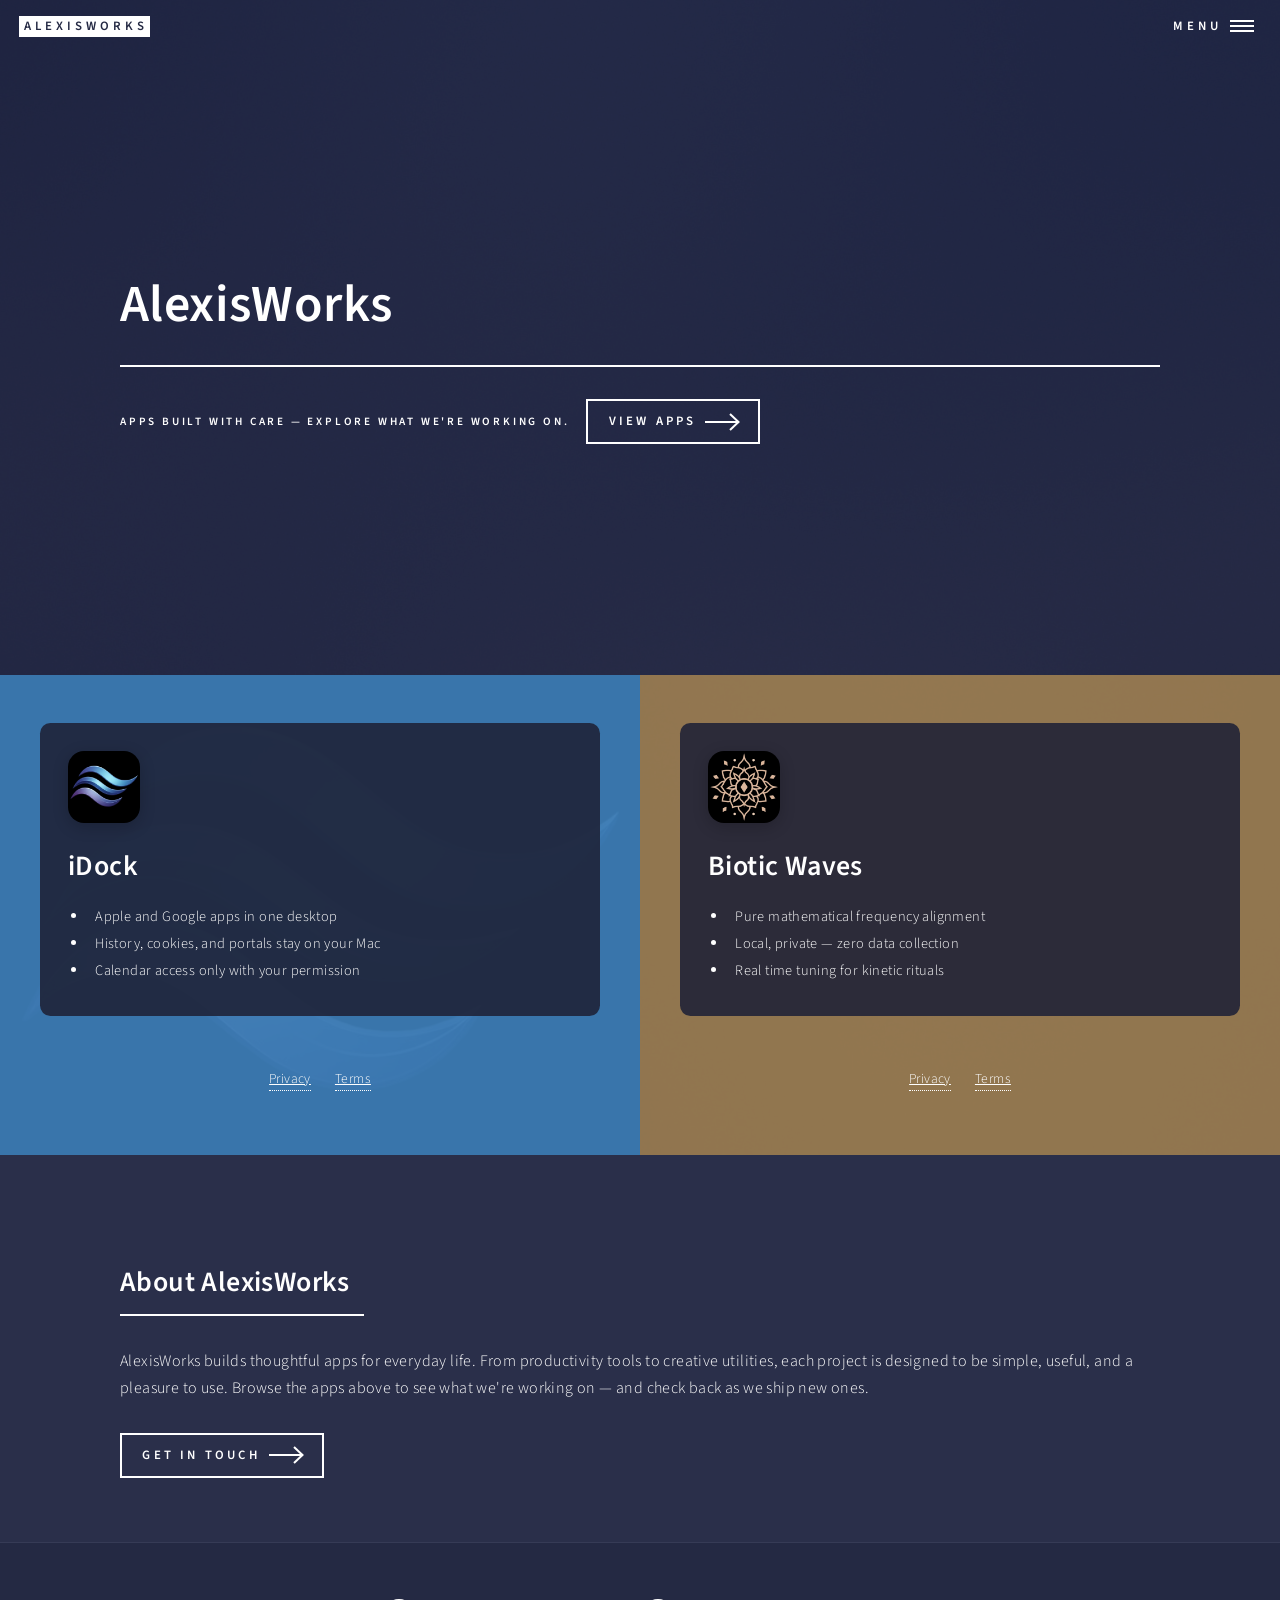
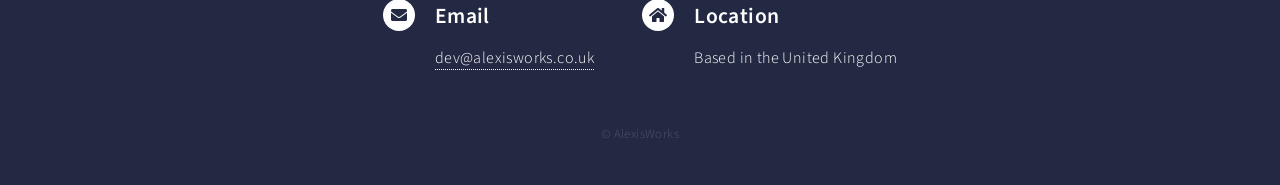
==== index.html @ 9d0b2367 "Publish iDock beside Biotic Waves, with privacy and terms. Dockless stays in the repo but is no long" ====
<!DOCTYPE HTML>
<!--
	Forty by HTML5 UP
	html5up.net | @ajlkn
	Free for personal and commercial use under the CCA 3.0 license (html5up.net/license)
-->
<html>
	<head>
		<title>ALEXISWORKS</title>
		<meta charset="utf-8" />
		<meta name="viewport" content="width=device-width, initial-scale=1, user-scalable=no" />
		<link rel="stylesheet" href="assets/css/main.css" />
		<noscript><link rel="stylesheet" href="assets/css/noscript.css" /></noscript>
	</head>
	<body class="is-preload">

		<!-- Wrapper -->
			<div id="wrapper">

				<!-- Header -->
					<header id="header" class="alt">
						<a href="index.html" class="logo"><strong>AlexisWorks</strong></a>
						<nav>
							<a href="#menu">Menu</a>
						</nav>
					</header>

				<!-- Menu -->
					<nav id="menu">
						<ul class="links">
							<li><a href="index.html">Home</a></li>
							<li><a href="#one">Apps</a></li>
							<li><a href="#two">About</a></li>
							<li><a href="#contact">Contact</a></li>
						</ul>
					</nav>

				<!-- Banner -->
					<section id="banner" class="major">
						<div class="inner">
							<header class="major">
								<h1>AlexisWorks</h1>
							</header>
							<div class="content">
								<p>Apps built with care — explore what we're working on.</p>
								<ul class="actions">
									<li><a href="#one" class="button next scrolly">View Apps</a></li>
								</ul>
							</div>
						</div>
					</section>

				<!-- Main -->
					<div id="main">

						<!-- One -->
							<section id="one" class="tiles">
								<article class="tile-idock">
									<span class="image">
										<img src="images/idock-screenshot.png" alt="iDock screenshot" />
									</span>
									<header class="major tile-content">
										<img src="images/idock-icon.png" alt="" class="app-icon" />
										<h3>iDock</h3>
										<ul class="app-features">
											<li>Apple and Google apps in one desktop</li>
											<li>History, cookies, and portals stay on your Mac</li>
											<li>Calendar access only with your permission</li>
										</ul>
									</header>
									<nav class="tile-legal" aria-label="iDock legal">
										<a href="apps/idock/privacy.html">Privacy</a>
										<a href="apps/idock/terms.html">Terms</a>
									</nav>
								</article>
								<article class="tile-biotic-waves">
									<span class="image">
										<img src="images/pic02.jpg" alt="Biotic Waves screenshot" />
									</span>
									<header class="major tile-content">
										<img src="images/biotic-waves-icon.png" alt="" class="app-icon" />
										<h3>Biotic Waves</h3>
										<ul class="app-features">
											<li>Pure mathematical frequency alignment</li>
											<li>Local, private — zero data collection</li>
											<li>Real time tuning for kinetic rituals</li>
										</ul>
									</header>
									<nav class="tile-legal" aria-label="Biotic Waves legal">
										<a href="apps/biotic-waves/privacy.html">Privacy</a>
										<a href="apps/biotic-waves/terms.html">Terms</a>
									</nav>
								</article>
								<!-- Placeholder tiles: uncomment when adding a new app
								<article>
									<span class="image">
										<img src="images/pic03.jpg" alt="App Three screenshot" />
									</span>
									<header class="major tile-content">
										<img src="images/pic03.jpg" alt="" class="app-icon" />
										<h3>App Three</h3>
										<ul class="app-features">
											<li>Key feature one</li>
											<li>Key feature two</li>
											<li>Key feature three</li>
										</ul>
									</header>
								</article>
								<article>
									<span class="image">
										<img src="images/pic04.jpg" alt="App Four screenshot" />
									</span>
									<header class="major tile-content">
										<img src="images/pic04.jpg" alt="" class="app-icon" />
										<h3>App Four</h3>
										<ul class="app-features">
											<li>Key feature one</li>
											<li>Key feature two</li>
											<li>Key feature three</li>
										</ul>
									</header>
								</article>
								<article>
									<span class="image">
										<img src="images/pic05.jpg" alt="App Five screenshot" />
									</span>
									<header class="major tile-content">
										<img src="images/pic05.jpg" alt="" class="app-icon" />
										<h3>App Five</h3>
										<ul class="app-features">
											<li>Key feature one</li>
											<li>Key feature two</li>
											<li>Key feature three</li>
										</ul>
									</header>
								</article>
								<article>
									<span class="image">
										<img src="images/pic06.jpg" alt="App Six screenshot" />
									</span>
									<header class="major tile-content">
										<img src="images/pic06.jpg" alt="" class="app-icon" />
										<h3>App Six</h3>
										<ul class="app-features">
											<li>Key feature one</li>
											<li>Key feature two</li>
											<li>Key feature three</li>
										</ul>
									</header>
								</article>
								-->
							</section>

						<!-- Two -->
							<section id="two">
								<div class="inner">
									<header class="major">
										<h2>About AlexisWorks</h2>
									</header>
									<p>AlexisWorks builds thoughtful apps for everyday life. From productivity tools to creative utilities, each project is designed to be simple, useful, and a pleasure to use. Browse the apps above to see what we're working on — and check back as we ship new ones.</p>
									<ul class="actions">
										<li><a href="#contact" class="button next scrolly">Get in touch</a></li>
									</ul>
								</div>
							</section>

					</div>

				<!-- Contact -->
					<section id="contact">
						<div class="inner contact-inner">
							<div class="contact-simple">
								<div class="contact-method">
									<span class="icon solid alt fa-envelope"></span>
									<h3>Email</h3>
									<a href="mailto:dev@alexisworks.co.uk">dev@alexisworks.co.uk</a>
								</div>
								<div class="contact-method">
									<span class="icon solid alt fa-home"></span>
									<h3>Location</h3>
									<span>Based in the United Kingdom</span>
								</div>
							</div>
							<p class="contact-copyright">&copy; AlexisWorks</p>
						</div>
					</section>

			</div>

		<!-- Scripts -->
			<script src="assets/js/jquery.min.js"></script>
			<script src="assets/js/jquery.scrolly.min.js"></script>
			<script src="assets/js/jquery.scrollex.min.js"></script>
			<script src="assets/js/browser.min.js"></script>
			<script src="assets/js/breakpoints.min.js"></script>
			<script src="assets/js/util.js"></script>
			<script src="assets/js/main.js"></script>

	</body>
</html>
---- assets/css/main.css ----
@import url(fontawesome-all.min.css);
@import url("https://fonts.googleapis.com/css?family=Source+Sans+Pro:300,300italic,600,600italic");

/*
	Forty by HTML5 UP
	html5up.net | @ajlkn
	Free for personal and commercial use under the CCA 3.0 license (html5up.net/license)
*/

html, body, div, span, applet, object,
iframe, h1, h2, h3, h4, h5, h6, p, blockquote,
pre, a, abbr, acronym, address, big, cite,
code, del, dfn, em, img, ins, kbd, q, s, samp,
small, strike, strong, sub, sup, tt, var, b,
u, i, center, dl, dt, dd, ol, ul, li, fieldset,
form, label, legend, table, caption, tbody,
tfoot, thead, tr, th, td, article, aside,
canvas, details, embed, figure, figcaption,
footer, header, hgroup, menu, nav, output, ruby,
section, summary, time, mark, audio, video {
	margin: 0;
	padding: 0;
	border: 0;
	font-size: 100%;
	font: inherit;
	vertical-align: baseline;}

article, aside, details, figcaption, figure,
footer, header, hgroup, menu, nav, section {
	display: block;}

body {
	line-height: 1;
}

ol, ul {
	list-style: none;
}

blockquote, q {
	quotes: none;
}

	blockquote:before, blockquote:after, q:before, q:after {
		content: '';
		content: none;
	}

table {
	border-collapse: collapse;
	border-spacing: 0;
}

body {
	-webkit-text-size-adjust: none;
}

mark {
	background-color: transparent;
	color: inherit;
}

input::-moz-focus-inner {
	border: 0;
	padding: 0;
}

input, select, textarea {
	-moz-appearance: none;
	-webkit-appearance: none;
	-ms-appearance: none;
	appearance: none;
}

/* Basic */

	@-ms-viewport {
		width: device-width;
	}

	body {
		-ms-overflow-style: scrollbar;
	}

	@media screen and (max-width: 480px) {

		html, body {
			min-width: 320px;
		}

	}

	html {
		box-sizing: border-box;
	}

	*, *:before, *:after {
		box-sizing: inherit;
	}

	body {
		background: #242943;
	}

		body.is-preload *, body.is-preload *:before, body.is-preload *:after {
			-moz-animation: none !important;
			-webkit-animation: none !important;
			-ms-animation: none !important;
			animation: none !important;
			-moz-transition: none !important;
			-webkit-transition: none !important;
			-ms-transition: none !important;
			transition: none !important;
		}

/* Type */

	body, input, select, textarea {
		color: #ffffff;
		font-family: "Source Sans Pro", Helvetica, sans-serif;
		font-size: 17pt;
		font-weight: 300;
		letter-spacing: 0.025em;
		line-height: 1.65;
	}

		@media screen and (max-width: 1680px) {

			body, input, select, textarea {
				font-size: 14pt;
			}

		}

		@media screen and (max-width: 1280px) {

			body, input, select, textarea {
				font-size: 12pt;
			}

		}

		@media screen and (max-width: 360px) {

			body, input, select, textarea {
				font-size: 11pt;
			}

		}

	a {
		-moz-transition: color 0.2s ease-in-out, border-bottom-color 0.2s ease-in-out;
		-webkit-transition: color 0.2s ease-in-out, border-bottom-color 0.2s ease-in-out;
		-ms-transition: color 0.2s ease-in-out, border-bottom-color 0.2s ease-in-out;
		transition: color 0.2s ease-in-out, border-bottom-color 0.2s ease-in-out;
		border-bottom: dotted 1px;
		color: inherit;
		text-decoration: none;
	}

		a:hover {
			border-bottom-color: transparent;
			color: #9bf1ff !important;
		}

		a:active {
			color: #53e3fb !important;
		}

	strong, b {
		color: #ffffff;
		font-weight: 600;
	}

	em, i {
		font-style: italic;
	}

	p {
		margin: 0 0 2em 0;
	}

	h1, h2, h3, h4, h5, h6 {
		color: #ffffff;
		font-weight: 600;
		line-height: 1.65;
		margin: 0 0 1em 0;
	}

		h1 a, h2 a, h3 a, h4 a, h5 a, h6 a {
			color: inherit;
			border-bottom: 0;
		}

	h1 {
		font-size: 2.5em;
	}

	h2 {
		font-size: 1.75em;
	}

	h3 {
		font-size: 1.35em;
	}

	h4 {
		font-size: 1.1em;
	}

	h5 {
		font-size: 0.9em;
	}

	h6 {
		font-size: 0.7em;
	}

	@media screen and (max-width: 736px) {

		h1 {
			font-size: 2em;
		}

		h2 {
			font-size: 1.5em;
		}

		h3 {
			font-size: 1.25em;
		}

	}

	sub {
		font-size: 0.8em;
		position: relative;
		top: 0.5em;
	}

	sup {
		font-size: 0.8em;
		position: relative;
		top: -0.5em;
	}

	blockquote {
		border-left: solid 4px rgba(212, 212, 255, 0.1);
		font-style: italic;
		margin: 0 0 2em 0;
		padding: 0.5em 0 0.5em 2em;
	}

	code {
		background: rgba(212, 212, 255, 0.035);
		font-family: "Courier New", monospace;
		font-size: 0.9em;
		margin: 0 0.25em;
		padding: 0.25em 0.65em;
	}

	pre {
		-webkit-overflow-scrolling: touch;
		font-family: "Courier New", monospace;
		font-size: 0.9em;
		margin: 0 0 2em 0;
	}

		pre code {
			display: block;
			line-height: 1.75;
			padding: 1em 1.5em;
			overflow-x: auto;
		}

	hr {
		border: 0;
		border-bottom: solid 1px rgba(212, 212, 255, 0.1);
		margin: 2em 0;
	}

		hr.major {
			margin: 3em 0;
		}

	.align-left {
		text-align: left;
	}

	.align-center {
		text-align: center;
	}

	.align-right {
		text-align: right;
	}

/* Row */

	.row {
		display: flex;
		flex-wrap: wrap;
		box-sizing: border-box;
		align-items: stretch;
	}

		.row > * {
			box-sizing: border-box;
		}

		.row.gtr-uniform > * > :last-child {
			margin-bottom: 0;
		}

		.row.aln-left {
			justify-content: flex-start;
		}

		.row.aln-center {
			justify-content: center;
		}

		.row.aln-right {
			justify-content: flex-end;
		}

		.row.aln-top {
			align-items: flex-start;
		}

		.row.aln-middle {
			align-items: center;
		}

		.row.aln-bottom {
			align-items: flex-end;
		}

		.row > .imp {
			order: -1;
		}

		.row > .col-1 {
			width: 8.33333%;
		}

		.row > .off-1 {
			margin-left: 8.33333%;
		}

		.row > .col-2 {
			width: 16.66667%;
		}

		.row > .off-2 {
			margin-left: 16.66667%;
		}

		.row > .col-3 {
			width: 25%;
		}

		.row > .off-3 {
			margin-left: 25%;
		}

		.row > .col-4 {
			width: 33.33333%;
		}

		.row > .off-4 {
			margin-left: 33.33333%;
		}

		.row > .col-5 {
			width: 41.66667%;
		}

		.row > .off-5 {
			margin-left: 41.66667%;
		}

		.row > .col-6 {
			width: 50%;
		}

		.row > .off-6 {
			margin-left: 50%;
		}

		.row > .col-7 {
			width: 58.33333%;
		}

		.row > .off-7 {
			margin-left: 58.33333%;
		}

		.row > .col-8 {
			width: 66.66667%;
		}

		.row > .off-8 {
			margin-left: 66.66667%;
		}

		.row > .col-9 {
			width: 75%;
		}

		.row > .off-9 {
			margin-left: 75%;
		}

		.row > .col-10 {
			width: 83.33333%;
		}

		.row > .off-10 {
			margin-left: 83.33333%;
		}

		.row > .col-11 {
			width: 91.66667%;
		}

		.row > .off-11 {
			margin-left: 91.66667%;
		}

		.row > .col-12 {
			width: 100%;
		}

		.row > .off-12 {
			margin-left: 100%;
		}

		.row.gtr-0 {
			margin-top: 0;
			margin-left: 0em;
		}

			.row.gtr-0 > * {
				padding: 0 0 0 0em;
			}

			.row.gtr-0.gtr-uniform {
				margin-top: 0em;
			}

				.row.gtr-0.gtr-uniform > * {
					padding-top: 0em;
				}

		.row.gtr-25 {
			margin-top: 0;
			margin-left: -0.5em;
		}

			.row.gtr-25 > * {
				padding: 0 0 0 0.5em;
			}

			.row.gtr-25.gtr-uniform {
				margin-top: -0.5em;
			}

				.row.gtr-25.gtr-uniform > * {
					padding-top: 0.5em;
				}

		.row.gtr-50 {
			margin-top: 0;
			margin-left: -1em;
		}

			.row.gtr-50 > * {
				padding: 0 0 0 1em;
			}

			.row.gtr-50.gtr-uniform {
				margin-top: -1em;
			}

				.row.gtr-50.gtr-uniform > * {
					padding-top: 1em;
				}

		.row {
			margin-top: 0;
			margin-left: -2em;
		}

			.row > * {
				padding: 0 0 0 2em;
			}

			.row.gtr-uniform {
				margin-top: -2em;
			}

				.row.gtr-uniform > * {
					padding-top: 2em;
				}

		.row.gtr-150 {
			margin-top: 0;
			margin-left: -3em;
		}

			.row.gtr-150 > * {
				padding: 0 0 0 3em;
			}

			.row.gtr-150.gtr-uniform {
				margin-top: -3em;
			}

				.row.gtr-150.gtr-uniform > * {
					padding-top: 3em;
				}

		.row.gtr-200 {
			margin-top: 0;
			margin-left: -4em;
		}

			.row.gtr-200 > * {
				padding: 0 0 0 4em;
			}

			.row.gtr-200.gtr-uniform {
				margin-top: -4em;
			}

				.row.gtr-200.gtr-uniform > * {
					padding-top: 4em;
				}

		@media screen and (max-width: 1680px) {

			.row {
				display: flex;
				flex-wrap: wrap;
				box-sizing: border-box;
				align-items: stretch;
			}

				.row > * {
					box-sizing: border-box;
				}

				.row.gtr-uniform > * > :last-child {
					margin-bottom: 0;
				}

				.row.aln-left {
					justify-content: flex-start;
				}

				.row.aln-center {
					justify-content: center;
				}

				.row.aln-right {
					justify-content: flex-end;
				}

				.row.aln-top {
					align-items: flex-start;
				}

				.row.aln-middle {
					align-items: center;
				}

				.row.aln-bottom {
					align-items: flex-end;
				}

				.row > .imp-xlarge {
					order: -1;
				}

				.row > .col-1-xlarge {
					width: 8.33333%;
				}

				.row > .off-1-xlarge {
					margin-left: 8.33333%;
				}

				.row > .col-2-xlarge {
					width: 16.66667%;
				}

				.row > .off-2-xlarge {
					margin-left: 16.66667%;
				}

				.row > .col-3-xlarge {
					width: 25%;
				}

				.row > .off-3-xlarge {
					margin-left: 25%;
				}

				.row > .col-4-xlarge {
					width: 33.33333%;
				}

				.row > .off-4-xlarge {
					margin-left: 33.33333%;
				}

				.row > .col-5-xlarge {
					width: 41.66667%;
				}

				.row > .off-5-xlarge {
					margin-left: 41.66667%;
				}

				.row > .col-6-xlarge {
					width: 50%;
				}

				.row > .off-6-xlarge {
					margin-left: 50%;
				}

				.row > .col-7-xlarge {
					width: 58.33333%;
				}

				.row > .off-7-xlarge {
					margin-left: 58.33333%;
				}

				.row > .col-8-xlarge {
					width: 66.66667%;
				}

				.row > .off-8-xlarge {
					margin-left: 66.66667%;
				}

				.row > .col-9-xlarge {
					width: 75%;
				}

				.row > .off-9-xlarge {
					margin-left: 75%;
				}

				.row > .col-10-xlarge {
					width: 83.33333%;
				}

				.row > .off-10-xlarge {
					margin-left: 83.33333%;
				}

				.row > .col-11-xlarge {
					width: 91.66667%;
				}

				.row > .off-11-xlarge {
					margin-left: 91.66667%;
				}

				.row > .col-12-xlarge {
					width: 100%;
				}

				.row > .off-12-xlarge {
					margin-left: 100%;
				}

				.row.gtr-0 {
					margin-top: 0;
					margin-left: 0em;
				}

					.row.gtr-0 > * {
						padding: 0 0 0 0em;
					}

					.row.gtr-0.gtr-uniform {
						margin-top: 0em;
					}

						.row.gtr-0.gtr-uniform > * {
							padding-top: 0em;
						}

				.row.gtr-25 {
					margin-top: 0;
					margin-left: -0.5em;
				}

					.row.gtr-25 > * {
						padding: 0 0 0 0.5em;
					}

					.row.gtr-25.gtr-uniform {
						margin-top: -0.5em;
					}

						.row.gtr-25.gtr-uniform > * {
							padding-top: 0.5em;
						}

				.row.gtr-50 {
					margin-top: 0;
					margin-left: -1em;
				}

					.row.gtr-50 > * {
						padding: 0 0 0 1em;
					}

					.row.gtr-50.gtr-uniform {
						margin-top: -1em;
					}

						.row.gtr-50.gtr-uniform > * {
							padding-top: 1em;
						}

				.row {
					margin-top: 0;
					margin-left: -2em;
				}

					.row > * {
						padding: 0 0 0 2em;
					}

					.row.gtr-uniform {
						margin-top: -2em;
					}

						.row.gtr-uniform > * {
							padding-top: 2em;
						}

				.row.gtr-150 {
					margin-top: 0;
					margin-left: -3em;
				}

					.row.gtr-150 > * {
						padding: 0 0 0 3em;
					}

					.row.gtr-150.gtr-uniform {
						margin-top: -3em;
					}

						.row.gtr-150.gtr-uniform > * {
							padding-top: 3em;
						}

				.row.gtr-200 {
					margin-top: 0;
					margin-left: -4em;
				}

					.row.gtr-200 > * {
						padding: 0 0 0 4em;
					}

					.row.gtr-200.gtr-uniform {
						margin-top: -4em;
					}

						.row.gtr-200.gtr-uniform > * {
							padding-top: 4em;
						}

		}

		@media screen and (max-width: 1280px) {

			.row {
				display: flex;
				flex-wrap: wrap;
				box-sizing: border-box;
				align-items: stretch;
			}

				.row > * {
					box-sizing: border-box;
				}

				.row.gtr-uniform > * > :last-child {
					margin-bottom: 0;
				}

				.row.aln-left {
					justify-content: flex-start;
				}

				.row.aln-center {
					justify-content: center;
				}

				.row.aln-right {
					justify-content: flex-end;
				}

				.row.aln-top {
					align-items: flex-start;
				}

				.row.aln-middle {
					align-items: center;
				}

				.row.aln-bottom {
					align-items: flex-end;
				}

				.row > .imp-large {
					order: -1;
				}

				.row > .col-1-large {
					width: 8.33333%;
				}

				.row > .off-1-large {
					margin-left: 8.33333%;
				}

				.row > .col-2-large {
					width: 16.66667%;
				}

				.row > .off-2-large {
					margin-left: 16.66667%;
				}

				.row > .col-3-large {
					width: 25%;
				}

				.row > .off-3-large {
					margin-left: 25%;
				}

				.row > .col-4-large {
					width: 33.33333%;
				}

				.row > .off-4-large {
					margin-left: 33.33333%;
				}

				.row > .col-5-large {
					width: 41.66667%;
				}

				.row > .off-5-large {
					margin-left: 41.66667%;
				}

				.row > .col-6-large {
					width: 50%;
				}

				.row > .off-6-large {
					margin-left: 50%;
				}

				.row > .col-7-large {
					width: 58.33333%;
				}

				.row > .off-7-large {
					margin-left: 58.33333%;
				}

				.row > .col-8-large {
					width: 66.66667%;
				}

				.row > .off-8-large {
					margin-left: 66.66667%;
				}

				.row > .col-9-large {
					width: 75%;
				}

				.row > .off-9-large {
					margin-left: 75%;
				}

				.row > .col-10-large {
					width: 83.33333%;
				}

				.row > .off-10-large {
					margin-left: 83.33333%;
				}

				.row > .col-11-large {
					width: 91.66667%;
				}

				.row > .off-11-large {
					margin-left: 91.66667%;
				}

				.row > .col-12-large {
					width: 100%;
				}

				.row > .off-12-large {
					margin-left: 100%;
				}

				.row.gtr-0 {
					margin-top: 0;
					margin-left: 0em;
				}

					.row.gtr-0 > * {
						padding: 0 0 0 0em;
					}

					.row.gtr-0.gtr-uniform {
						margin-top: 0em;
					}

						.row.gtr-0.gtr-uniform > * {
							padding-top: 0em;
						}

				.row.gtr-25 {
					margin-top: 0;
					margin-left: -0.375em;
				}

					.row.gtr-25 > * {
						padding: 0 0 0 0.375em;
					}

					.row.gtr-25.gtr-uniform {
						margin-top: -0.375em;
					}

						.row.gtr-25.gtr-uniform > * {
							padding-top: 0.375em;
						}

				.row.gtr-50 {
					margin-top: 0;
					margin-left: -0.75em;
				}

					.row.gtr-50 > * {
						padding: 0 0 0 0.75em;
					}

					.row.gtr-50.gtr-uniform {
						margin-top: -0.75em;
					}

						.row.gtr-50.gtr-uniform > * {
							padding-top: 0.75em;
						}

				.row {
					margin-top: 0;
					margin-left: -1.5em;
				}

					.row > * {
						padding: 0 0 0 1.5em;
					}

					.row.gtr-uniform {
						margin-top: -1.5em;
					}

						.row.gtr-uniform > * {
							padding-top: 1.5em;
						}

				.row.gtr-150 {
					margin-top: 0;
					margin-left: -2.25em;
				}

					.row.gtr-150 > * {
						padding: 0 0 0 2.25em;
					}

					.row.gtr-150.gtr-uniform {
						margin-top: -2.25em;
					}

						.row.gtr-150.gtr-uniform > * {
							padding-top: 2.25em;
						}

				.row.gtr-200 {
					margin-top: 0;
					margin-left: -3em;
				}

					.row.gtr-200 > * {
						padding: 0 0 0 3em;
					}

					.row.gtr-200.gtr-uniform {
						margin-top: -3em;
					}

						.row.gtr-200.gtr-uniform > * {
							padding-top: 3em;
						}

		}

		@media screen and (max-width: 980px) {

			.row {
				display: flex;
				flex-wrap: wrap;
				box-sizing: border-box;
				align-items: stretch;
			}

				.row > * {
					box-sizing: border-box;
				}

				.row.gtr-uniform > * > :last-child {
					margin-bottom: 0;
				}

				.row.aln-left {
					justify-content: flex-start;
				}

				.row.aln-center {
					justify-content: center;
				}

				.row.aln-right {
					justify-content: flex-end;
				}

				.row.aln-top {
					align-items: flex-start;
				}

				.row.aln-middle {
					align-items: center;
				}

				.row.aln-bottom {
					align-items: flex-end;
				}

				.row > .imp-medium {
					order: -1;
				}

				.row > .col-1-medium {
					width: 8.33333%;
				}

				.row > .off-1-medium {
					margin-left: 8.33333%;
				}

				.row > .col-2-medium {
					width: 16.66667%;
				}

				.row > .off-2-medium {
					margin-left: 16.66667%;
				}

				.row > .col-3-medium {
					width: 25%;
				}

				.row > .off-3-medium {
					margin-left: 25%;
				}

				.row > .col-4-medium {
					width: 33.33333%;
				}

				.row > .off-4-medium {
					margin-left: 33.33333%;
				}

				.row > .col-5-medium {
					width: 41.66667%;
				}

				.row > .off-5-medium {
					margin-left: 41.66667%;
				}

				.row > .col-6-medium {
					width: 50%;
				}

				.row > .off-6-medium {
					margin-left: 50%;
				}

				.row > .col-7-medium {
					width: 58.33333%;
				}

				.row > .off-7-medium {
					margin-left: 58.33333%;
				}

				.row > .col-8-medium {
					width: 66.66667%;
				}

				.row > .off-8-medium {
					margin-left: 66.66667%;
				}

				.row > .col-9-medium {
					width: 75%;
				}

				.row > .off-9-medium {
					margin-left: 75%;
				}

				.row > .col-10-medium {
					width: 83.33333%;
				}

				.row > .off-10-medium {
					margin-left: 83.33333%;
				}

				.row > .col-11-medium {
					width: 91.66667%;
				}

				.row > .off-11-medium {
					margin-left: 91.66667%;
				}

				.row > .col-12-medium {
					width: 100%;
				}

				.row > .off-12-medium {
					margin-left: 100%;
				}

				.row.gtr-0 {
					margin-top: 0;
					margin-left: 0em;
				}

					.row.gtr-0 > * {
						padding: 0 0 0 0em;
					}

					.row.gtr-0.gtr-uniform {
						margin-top: 0em;
					}

						.row.gtr-0.gtr-uniform > * {
							padding-top: 0em;
						}

				.row.gtr-25 {
					margin-top: 0;
					margin-left: -0.375em;
				}

					.row.gtr-25 > * {
						padding: 0 0 0 0.375em;
					}

					.row.gtr-25.gtr-uniform {
						margin-top: -0.375em;
					}

						.row.gtr-25.gtr-uniform > * {
							padding-top: 0.375em;
						}

				.row.gtr-50 {
					margin-top: 0;
					margin-left: -0.75em;
				}

					.row.gtr-50 > * {
						padding: 0 0 0 0.75em;
					}

					.row.gtr-50.gtr-uniform {
						margin-top: -0.75em;
					}

						.row.gtr-50.gtr-uniform > * {
							padding-top: 0.75em;
						}

				.row {
					margin-top: 0;
					margin-left: -1.5em;
				}

					.row > * {
						padding: 0 0 0 1.5em;
					}

					.row.gtr-uniform {
						margin-top: -1.5em;
					}

						.row.gtr-uniform > * {
							padding-top: 1.5em;
						}

				.row.gtr-150 {
					margin-top: 0;
					margin-left: -2.25em;
				}

					.row.gtr-150 > * {
						padding: 0 0 0 2.25em;
					}

					.row.gtr-150.gtr-uniform {
						margin-top: -2.25em;
					}

						.row.gtr-150.gtr-uniform > * {
							padding-top: 2.25em;
						}

				.row.gtr-200 {
					margin-top: 0;
					margin-left: -3em;
				}

					.row.gtr-200 > * {
						padding: 0 0 0 3em;
					}

					.row.gtr-200.gtr-uniform {
						margin-top: -3em;
					}

						.row.gtr-200.gtr-uniform > * {
							padding-top: 3em;
						}

		}

		@media screen and (max-width: 736px) {

			.row {
				display: flex;
				flex-wrap: wrap;
				box-sizing: border-box;
				align-items: stretch;
			}

				.row > * {
					box-sizing: border-box;
				}

				.row.gtr-uniform > * > :last-child {
					margin-bottom: 0;
				}

				.row.aln-left {
					justify-content: flex-start;
				}

				.row.aln-center {
					justify-content: center;
				}

				.row.aln-right {
					justify-content: flex-end;
				}

				.row.aln-top {
					align-items: flex-start;
				}

				.row.aln-middle {
					align-items: center;
				}

				.row.aln-bottom {
					align-items: flex-end;
				}

				.row > .imp-small {
					order: -1;
				}

				.row > .col-1-small {
					width: 8.33333%;
				}

				.row > .off-1-small {
					margin-left: 8.33333%;
				}

				.row > .col-2-small {
					width: 16.66667%;
				}

				.row > .off-2-small {
					margin-left: 16.66667%;
				}

				.row > .col-3-small {
					width: 25%;
				}

				.row > .off-3-small {
					margin-left: 25%;
				}

				.row > .col-4-small {
					width: 33.33333%;
				}

				.row > .off-4-small {
					margin-left: 33.33333%;
				}

				.row > .col-5-small {
					width: 41.66667%;
				}

				.row > .off-5-small {
					margin-left: 41.66667%;
				}

				.row > .col-6-small {
					width: 50%;
				}

				.row > .off-6-small {
					margin-left: 50%;
				}

				.row > .col-7-small {
					width: 58.33333%;
				}

				.row > .off-7-small {
					margin-left: 58.33333%;
				}

				.row > .col-8-small {
					width: 66.66667%;
				}

				.row > .off-8-small {
					margin-left: 66.66667%;
				}

				.row > .col-9-small {
					width: 75%;
				}

				.row > .off-9-small {
					margin-left: 75%;
				}

				.row > .col-10-small {
					width: 83.33333%;
				}

				.row > .off-10-small {
					margin-left: 83.33333%;
				}

				.row > .col-11-small {
					width: 91.66667%;
				}

				.row > .off-11-small {
					margin-left: 91.66667%;
				}

				.row > .col-12-small {
					width: 100%;
				}

				.row > .off-12-small {
					margin-left: 100%;
				}

				.row.gtr-0 {
					margin-top: 0;
					margin-left: 0em;
				}

					.row.gtr-0 > * {
						padding: 0 0 0 0em;
					}

					.row.gtr-0.gtr-uniform {
						margin-top: 0em;
					}

						.row.gtr-0.gtr-uniform > * {
							padding-top: 0em;
						}

				.row.gtr-25 {
					margin-top: 0;
					margin-left: -0.3125em;
				}

					.row.gtr-25 > * {
						padding: 0 0 0 0.3125em;
					}

					.row.gtr-25.gtr-uniform {
						margin-top: -0.3125em;
					}

						.row.gtr-25.gtr-uniform > * {
							padding-top: 0.3125em;
						}

				.row.gtr-50 {
					margin-top: 0;
					margin-left: -0.625em;
				}

					.row.gtr-50 > * {
						padding: 0 0 0 0.625em;
					}

					.row.gtr-50.gtr-uniform {
						margin-top: -0.625em;
					}

						.row.gtr-50.gtr-uniform > * {
							padding-top: 0.625em;
						}

				.row {
					margin-top: 0;
					margin-left: -1.25em;
				}

					.row > * {
						padding: 0 0 0 1.25em;
					}

					.row.gtr-uniform {
						margin-top: -1.25em;
					}

						.row.gtr-uniform > * {
							padding-top: 1.25em;
						}

				.row.gtr-150 {
					margin-top: 0;
					margin-left: -1.875em;
				}

					.row.gtr-150 > * {
						padding: 0 0 0 1.875em;
					}

					.row.gtr-150.gtr-uniform {
						margin-top: -1.875em;
					}

						.row.gtr-150.gtr-uniform > * {
							padding-top: 1.875em;
						}

				.row.gtr-200 {
					margin-top: 0;
					margin-left: -2.5em;
				}

					.row.gtr-200 > * {
						padding: 0 0 0 2.5em;
					}

					.row.gtr-200.gtr-uniform {
						margin-top: -2.5em;
					}

						.row.gtr-200.gtr-uniform > * {
							padding-top: 2.5em;
						}

		}

		@media screen and (max-width: 480px) {

			.row {
				display: flex;
				flex-wrap: wrap;
				box-sizing: border-box;
				align-items: stretch;
			}

				.row > * {
					box-sizing: border-box;
				}

				.row.gtr-uniform > * > :last-child {
					margin-bottom: 0;
				}

				.row.aln-left {
					justify-content: flex-start;
				}

				.row.aln-center {
					justify-content: center;
				}

				.row.aln-right {
					justify-content: flex-end;
				}

				.row.aln-top {
					align-items: flex-start;
				}

				.row.aln-middle {
					align-items: center;
				}

				.row.aln-bottom {
					align-items: flex-end;
				}

				.row > .imp-xsmall {
					order: -1;
				}

				.row > .col-1-xsmall {
					width: 8.33333%;
				}

				.row > .off-1-xsmall {
					margin-left: 8.33333%;
				}

				.row > .col-2-xsmall {
					width: 16.66667%;
				}

				.row > .off-2-xsmall {
					margin-left: 16.66667%;
				}

				.row > .col-3-xsmall {
					width: 25%;
				}

				.row > .off-3-xsmall {
					margin-left: 25%;
				}

				.row > .col-4-xsmall {
					width: 33.33333%;
				}

				.row > .off-4-xsmall {
					margin-left: 33.33333%;
				}

				.row > .col-5-xsmall {
					width: 41.66667%;
				}

				.row > .off-5-xsmall {
					margin-left: 41.66667%;
				}

				.row > .col-6-xsmall {
					width: 50%;
				}

				.row > .off-6-xsmall {
					margin-left: 50%;
				}

				.row > .col-7-xsmall {
					width: 58.33333%;
				}

				.row > .off-7-xsmall {
					margin-left: 58.33333%;
				}

				.row > .col-8-xsmall {
					width: 66.66667%;
				}

				.row > .off-8-xsmall {
					margin-left: 66.66667%;
				}

				.row > .col-9-xsmall {
					width: 75%;
				}

				.row > .off-9-xsmall {
					margin-left: 75%;
				}

				.row > .col-10-xsmall {
					width: 83.33333%;
				}

				.row > .off-10-xsmall {
					margin-left: 83.33333%;
				}

				.row > .col-11-xsmall {
					width: 91.66667%;
				}

				.row > .off-11-xsmall {
					margin-left: 91.66667%;
				}

				.row > .col-12-xsmall {
					width: 100%;
				}

				.row > .off-12-xsmall {
					margin-left: 100%;
				}

				.row.gtr-0 {
					margin-top: 0;
					margin-left: 0em;
				}

					.row.gtr-0 > * {
						padding: 0 0 0 0em;
					}

					.row.gtr-0.gtr-uniform {
						margin-top: 0em;
					}

						.row.gtr-0.gtr-uniform > * {
							padding-top: 0em;
						}

				.row.gtr-25 {
					margin-top: 0;
					margin-left: -0.3125em;
				}

					.row.gtr-25 > * {
						padding: 0 0 0 0.3125em;
					}

					.row.gtr-25.gtr-uniform {
						margin-top: -0.3125em;
					}

						.row.gtr-25.gtr-uniform > * {
							padding-top: 0.3125em;
						}

				.row.gtr-50 {
					margin-top: 0;
					margin-left: -0.625em;
				}

					.row.gtr-50 > * {
						padding: 0 0 0 0.625em;
					}

					.row.gtr-50.gtr-uniform {
						margin-top: -0.625em;
					}

						.row.gtr-50.gtr-uniform > * {
							padding-top: 0.625em;
						}

				.row {
					margin-top: 0;
					margin-left: -1.25em;
				}

					.row > * {
						padding: 0 0 0 1.25em;
					}

					.row.gtr-uniform {
						margin-top: -1.25em;
					}

						.row.gtr-uniform > * {
							padding-top: 1.25em;
						}

				.row.gtr-150 {
					margin-top: 0;
					margin-left: -1.875em;
				}

					.row.gtr-150 > * {
						padding: 0 0 0 1.875em;
					}

					.row.gtr-150.gtr-uniform {
						margin-top: -1.875em;
					}

						.row.gtr-150.gtr-uniform > * {
							padding-top: 1.875em;
						}

				.row.gtr-200 {
					margin-top: 0;
					margin-left: -2.5em;
				}

					.row.gtr-200 > * {
						padding: 0 0 0 2.5em;
					}

					.row.gtr-200.gtr-uniform {
						margin-top: -2.5em;
					}

						.row.gtr-200.gtr-uniform > * {
							padding-top: 2.5em;
						}

		}

/* Section/Article */

	section.special, article.special {
		text-align: center;
	}

	header.major {
		width: -moz-max-content;
		width: -webkit-max-content;
		width: -ms-max-content;
		width: max-content;
		margin-bottom: 2em;
	}

		header.major > :first-child {
			margin-bottom: 0;
			width: calc(100% + 0.5em);
		}

			header.major > :first-child:after {
				content: '';
				background-color: #ffffff;
				display: block;
				height: 2px;
				margin: 0.325em 0 0.5em 0;
				width: 100%;
			}

		header.major > p {
			font-size: 0.7em;
			font-weight: 600;
			letter-spacing: 0.25em;
			margin-bottom: 0;
			text-transform: uppercase;
		}

		body.is-ie header.major > :first-child:after {
			max-width: 9em;
		}

		body.is-ie header.major > h1:after {
			max-width: 100% !important;
		}

	@media screen and (max-width: 736px) {

		header.major > p br {
			display: none;
		}

	}

/* Form */

	form {
		margin: 0 0 2em 0;
	}

		form > :last-child {
			margin-bottom: 0;
		}

		form > .fields {
			display: -moz-flex;
			display: -webkit-flex;
			display: -ms-flex;
			display: flex;
			-moz-flex-wrap: wrap;
			-webkit-flex-wrap: wrap;
			-ms-flex-wrap: wrap;
			flex-wrap: wrap;
			width: calc(100% + 3em);
			margin: -1.5em 0 2em -1.5em;
		}

			form > .fields > .field {
				-moz-flex-grow: 0;
				-webkit-flex-grow: 0;
				-ms-flex-grow: 0;
				flex-grow: 0;
				-moz-flex-shrink: 0;
				-webkit-flex-shrink: 0;
				-ms-flex-shrink: 0;
				flex-shrink: 0;
				padding: 1.5em 0 0 1.5em;
				width: calc(100% - 1.5em);
			}

				form > .fields > .field.half {
					width: calc(50% - 0.75em);
				}

				form > .fields > .field.third {
					width: calc(100%/3 - 0.5em);
				}

				form > .fields > .field.quarter {
					width: calc(25% - 0.375em);
				}

		@media screen and (max-width: 480px) {

			form > .fields {
				width: calc(100% + 3em);
				margin: -1.5em 0 2em -1.5em;
			}

				form > .fields > .field {
					padding: 1.5em 0 0 1.5em;
					width: calc(100% - 1.5em);
				}

					form > .fields > .field.half {
						width: calc(100% - 1.5em);
					}

					form > .fields > .field.third {
						width: calc(100% - 1.5em);
					}

					form > .fields > .field.quarter {
						width: calc(100% - 1.5em);
					}

		}

	label {
		color: #ffffff;
		display: block;
		font-size: 0.8em;
		font-weight: 600;
		letter-spacing: 0.25em;
		margin: 0 0 1em 0;
		text-transform: uppercase;
	}

	input[type="text"],
	input[type="password"],
	input[type="email"],
	input[type="tel"],
	input[type="search"],
	input[type="url"],
	select,
	textarea {
		-moz-appearance: none;
		-webkit-appearance: none;
		-ms-appearance: none;
		appearance: none;
		background: rgba(212, 212, 255, 0.035);
		border: none;
		border-radius: 0;
		color: inherit;
		display: block;
		outline: 0;
		padding: 0 1em;
		text-decoration: none;
		width: 100%;
	}

		input[type="text"]:invalid,
		input[type="password"]:invalid,
		input[type="email"]:invalid,
		input[type="tel"]:invalid,
		input[type="search"]:invalid,
		input[type="url"]:invalid,
		select:invalid,
		textarea:invalid {
			box-shadow: none;
		}

		input[type="text"]:focus,
		input[type="password"]:focus,
		input[type="email"]:focus,
		input[type="tel"]:focus,
		input[type="search"]:focus,
		input[type="url"]:focus,
		select:focus,
		textarea:focus {
			border-color: #9bf1ff;
			box-shadow: 0 0 0 2px #9bf1ff;
		}

	select {
		background-image: url("data:image/svg+xml;charset=utf8,%3Csvg xmlns='http://www.w3.org/2000/svg' width='40' height='40' preserveAspectRatio='none' viewBox='0 0 40 40'%3E%3Cpath d='M9.4,12.3l10.4,10.4l10.4-10.4c0.2-0.2,0.5-0.4,0.9-0.4c0.3,0,0.6,0.1,0.9,0.4l3.3,3.3c0.2,0.2,0.4,0.5,0.4,0.9 c0,0.4-0.1,0.6-0.4,0.9L20.7,31.9c-0.2,0.2-0.5,0.4-0.9,0.4c-0.3,0-0.6-0.1-0.9-0.4L4.3,17.3c-0.2-0.2-0.4-0.5-0.4-0.9 c0-0.4,0.1-0.6,0.4-0.9l3.3-3.3c0.2-0.2,0.5-0.4,0.9-0.4S9.1,12.1,9.4,12.3z' fill='rgba(212, 212, 255, 0.1)' /%3E%3C/svg%3E");
		background-size: 1.25rem;
		background-repeat: no-repeat;
		background-position: calc(100% - 1rem) center;
		height: 2.75em;
		padding-right: 2.75em;
		text-overflow: ellipsis;
	}

		select option {
			color: #ffffff;
			background: #242943;
		}

		select:focus::-ms-value {
			background-color: transparent;
		}

		select::-ms-expand {
			display: none;
		}

	input[type="text"],
	input[type="password"],
	input[type="email"],
	input[type="tel"],
	input[type="search"],
	input[type="url"],
	select {
		height: 2.75em;
	}

	textarea {
		padding: 0.75em 1em;
	}

	input[type="checkbox"],
	input[type="radio"] {
		-moz-appearance: none;
		-webkit-appearance: none;
		-ms-appearance: none;
		appearance: none;
		display: block;
		float: left;
		margin-right: -2em;
		opacity: 0;
		width: 1em;
		z-index: -1;
	}

		input[type="checkbox"] + label,
		input[type="radio"] + label {
			text-decoration: none;
			color: #ffffff;
			cursor: pointer;
			display: inline-block;
			font-weight: 300;
			padding-left: 2.65em;
			padding-right: 0.75em;
			position: relative;
		}

			input[type="checkbox"] + label:before,
			input[type="radio"] + label:before {
				-moz-osx-font-smoothing: grayscale;
				-webkit-font-smoothing: antialiased;
				display: inline-block;
				font-style: normal;
				font-variant: normal;
				text-rendering: auto;
				line-height: 1;
				text-transform: none !important;
				font-family: 'Font Awesome 5 Free';
				font-weight: 900;
			}

			input[type="checkbox"] + label:before,
			input[type="radio"] + label:before {
				background: rgba(212, 212, 255, 0.035);
				content: '';
				display: inline-block;
				font-size: 0.8em;
				height: 2.0625em;
				left: 0;
				letter-spacing: 0;
				line-height: 2.0625em;
				position: absolute;
				text-align: center;
				top: 0;
				width: 2.0625em;
			}

		input[type="checkbox"]:checked + label:before,
		input[type="radio"]:checked + label:before {
			background: #ffffff;
			border-color: #9bf1ff;
			content: '\f00c';
			color: #242943;
		}

		input[type="checkbox"]:focus + label:before,
		input[type="radio"]:focus + label:before {
			box-shadow: 0 0 0 2px #9bf1ff;
		}

	input[type="radio"] + label:before {
		border-radius: 100%;
	}

	::-webkit-input-placeholder {
		color: rgba(244, 244, 255, 0.2) !important;
		opacity: 1.0;
	}

	:-moz-placeholder {
		color: rgba(244, 244, 255, 0.2) !important;
		opacity: 1.0;
	}

	::-moz-placeholder {
		color: rgba(244, 244, 255, 0.2) !important;
		opacity: 1.0;
	}

	:-ms-input-placeholder {
		color: rgba(244, 244, 255, 0.2) !important;
		opacity: 1.0;
	}

/* Box */

	.box {
		border: solid 1px rgba(212, 212, 255, 0.1);
		margin-bottom: 2em;
		padding: 1.5em;
	}

		.box > :last-child,
		.box > :last-child > :last-child,
		.box > :last-child > :last-child > :last-child {
			margin-bottom: 0;
		}

		.box.alt {
			border: 0;
			border-radius: 0;
			padding: 0;
		}

/* Icon */

	.icon {
		text-decoration: none;
		border-bottom: none;
		position: relative;
	}

		.icon:before {
			-moz-osx-font-smoothing: grayscale;
			-webkit-font-smoothing: antialiased;
			display: inline-block;
			font-style: normal;
			font-variant: normal;
			text-rendering: auto;
			line-height: 1;
			text-transform: none !important;
			font-family: 'Font Awesome 5 Free';
			font-weight: 400;
		}

		.icon > .label {
			display: none;
		}

		.icon:before {
			line-height: inherit;
		}

		.icon.solid:before {
			font-weight: 900;
		}

		.icon.brands:before {
			font-family: 'Font Awesome 5 Brands';
		}

		.icon.alt:before {
			background-color: #ffffff;
			border-radius: 100%;
			color: #242943;
			display: inline-block;
			height: 2em;
			line-height: 2em;
			text-align: center;
			width: 2em;
		}

	a.icon.alt:before {
		-moz-transition: background-color 0.2s ease-in-out;
		-webkit-transition: background-color 0.2s ease-in-out;
		-ms-transition: background-color 0.2s ease-in-out;
		transition: background-color 0.2s ease-in-out;
	}

	a.icon.alt:hover:before {
		background-color: #6fc3df;
	}

	a.icon.alt:active:before {
		background-color: #37a6cb;
	}

/* Image */

	.image {
		border: 0;
		display: inline-block;
		position: relative;
	}

		.image img {
			display: block;
		}

		.image.left, .image.right {
			max-width: 30%;
		}

			.image.left img, .image.right img {
				width: 100%;
			}

		.image.left {
			float: left;
			margin: 0 1.5em 1.25em 0;
			top: 0.25em;
		}

		.image.right {
			float: right;
			margin: 0 0 1.25em 1.5em;
			top: 0.25em;
		}

		.image.fit {
			display: block;
			margin: 0 0 2em 0;
			width: 100%;
		}

			.image.fit img {
				width: 100%;
			}

		.image.main {
			display: block;
			margin: 2.5em 0;
			width: 100%;
		}

			.image.main img {
				width: 100%;
			}

			@media screen and (max-width: 736px) {

				.image.main {
					margin: 1.5em 0;
				}

			}

/* List */

	ol {
		list-style: decimal;
		margin: 0 0 2em 0;
		padding-left: 1.25em;
	}

		ol li {
			padding-left: 0.25em;
		}

	ul {
		list-style: disc;
		margin: 0 0 2em 0;
		padding-left: 1em;
	}

		ul li {
			padding-left: 0.5em;
		}

		ul.alt {
			list-style: none;
			padding-left: 0;
		}

			ul.alt li {
				border-top: solid 1px rgba(212, 212, 255, 0.1);
				padding: 0.5em 0;
			}

				ul.alt li:first-child {
					border-top: 0;
					padding-top: 0;
				}

	dl {
		margin: 0 0 2em 0;
	}

		dl dt {
			display: block;
			font-weight: 600;
			margin: 0 0 1em 0;
		}

		dl dd {
			margin-left: 2em;
		}

/* Actions */

	ul.actions {
		display: -moz-flex;
		display: -webkit-flex;
		display: -ms-flex;
		display: flex;
		cursor: default;
		list-style: none;
		margin-left: -1em;
		padding-left: 0;
	}

		ul.actions li {
			padding: 0 0 0 1em;
			vertical-align: middle;
		}

		ul.actions.special {
			-moz-justify-content: center;
			-webkit-justify-content: center;
			-ms-justify-content: center;
			justify-content: center;
			width: 100%;
			margin-left: 0;
		}

			ul.actions.special li:first-child {
				padding-left: 0;
			}

		ul.actions.stacked {
			-moz-flex-direction: column;
			-webkit-flex-direction: column;
			-ms-flex-direction: column;
			flex-direction: column;
			margin-left: 0;
		}

			ul.actions.stacked li {
				padding: 1.3em 0 0 0;
			}

				ul.actions.stacked li:first-child {
					padding-top: 0;
				}

		ul.actions.fit {
			width: calc(100% + 1em);
		}

			ul.actions.fit li {
				-moz-flex-grow: 1;
				-webkit-flex-grow: 1;
				-ms-flex-grow: 1;
				flex-grow: 1;
				-moz-flex-shrink: 1;
				-webkit-flex-shrink: 1;
				-ms-flex-shrink: 1;
				flex-shrink: 1;
				width: 100%;
			}

				ul.actions.fit li > * {
					width: 100%;
				}

			ul.actions.fit.stacked {
				width: 100%;
			}

/* Icons */

	ul.icons {
		cursor: default;
		list-style: none;
		padding-left: 0;
	}

		ul.icons li {
			display: inline-block;
			padding: 0 1em 0 0;
		}

			ul.icons li:last-child {
				padding-right: 0;
			}

		@media screen and (max-width: 736px) {

			ul.icons li {
				padding: 0 0.75em 0 0;
			}

		}

/* Pagination */

	ul.pagination {
		cursor: default;
		list-style: none;
		padding-left: 0;
	}

		ul.pagination li {
			display: inline-block;
			padding-left: 0;
			vertical-align: middle;
		}

			ul.pagination li > .page {
				-moz-transition: background-color 0.2s ease-in-out, color 0.2s ease-in-out;
				-webkit-transition: background-color 0.2s ease-in-out, color 0.2s ease-in-out;
				-ms-transition: background-color 0.2s ease-in-out, color 0.2s ease-in-out;
				transition: background-color 0.2s ease-in-out, color 0.2s ease-in-out;
				border-bottom: 0;
				display: inline-block;
				font-size: 0.8em;
				font-weight: 600;
				height: 1.5em;
				line-height: 1.5em;
				margin: 0 0.125em;
				min-width: 1.5em;
				padding: 0 0.5em;
				text-align: center;
			}

				ul.pagination li > .page.active {
					background-color: #ffffff;
					color: #242943;
				}

					ul.pagination li > .page.active:hover {
						background-color: #9bf1ff;
						color: #242943 !important;
					}

					ul.pagination li > .page.active:active {
						background-color: #53e3fb;
					}

			ul.pagination li:first-child {
				padding-right: 0.75em;
			}

			ul.pagination li:last-child {
				padding-left: 0.75em;
			}

		@media screen and (max-width: 480px) {

			ul.pagination li:nth-child(n+2):nth-last-child(n+2) {
				display: none;
			}

			ul.pagination li:first-child {
				padding-right: 0;
			}

		}

/* Table */

	.table-wrapper {
		-webkit-overflow-scrolling: touch;
		overflow-x: auto;
	}

	table {
		margin: 0 0 2em 0;
		width: 100%;
	}

		table tbody tr {
			border: solid 1px rgba(212, 212, 255, 0.1);
			border-left: 0;
			border-right: 0;
		}

			table tbody tr:nth-child(2n + 1) {
				background-color: rgba(212, 212, 255, 0.035);
			}

		table td {
			padding: 0.75em 0.75em;
		}

		table th {
			color: #ffffff;
			font-size: 0.9em;
			font-weight: 600;
			padding: 0 0.75em 0.75em 0.75em;
			text-align: left;
		}

		table thead {
			border-bottom: solid 2px rgba(212, 212, 255, 0.1);
		}

		table tfoot {
			border-top: solid 2px rgba(212, 212, 255, 0.1);
		}

		table.alt {
			border-collapse: separate;
		}

			table.alt tbody tr td {
				border: solid 1px rgba(212, 212, 255, 0.1);
				border-left-width: 0;
				border-top-width: 0;
			}

				table.alt tbody tr td:first-child {
					border-left-width: 1px;
				}

			table.alt tbody tr:first-child td {
				border-top-width: 1px;
			}

			table.alt thead {
				border-bottom: 0;
			}

			table.alt tfoot {
				border-top: 0;
			}

/* Button */

	input[type="submit"],
	input[type="reset"],
	input[type="button"],
	button,
	.button {
		-moz-appearance: none;
		-webkit-appearance: none;
		-ms-appearance: none;
		appearance: none;
		-moz-transition: background-color 0.2s ease-in-out, box-shadow 0.2s ease-in-out, color 0.2s ease-in-out;
		-webkit-transition: background-color 0.2s ease-in-out, box-shadow 0.2s ease-in-out, color 0.2s ease-in-out;
		-ms-transition: background-color 0.2s ease-in-out, box-shadow 0.2s ease-in-out, color 0.2s ease-in-out;
		transition: background-color 0.2s ease-in-out, box-shadow 0.2s ease-in-out, color 0.2s ease-in-out;
		background-color: transparent;
		border: 0;
		border-radius: 0;
		box-shadow: inset 0 0 0 2px #ffffff;
		color: #ffffff;
		cursor: pointer;
		display: inline-block;
		font-size: 0.8em;
		font-weight: 600;
		height: 3.5em;
		letter-spacing: 0.25em;
		line-height: 3.5em;
		padding: 0 1.75em;
		text-align: center;
		text-decoration: none;
		text-transform: uppercase;
		white-space: nowrap;
	}

		input[type="submit"]:hover, input[type="submit"]:active,
		input[type="reset"]:hover,
		input[type="reset"]:active,
		input[type="button"]:hover,
		input[type="button"]:active,
		button:hover,
		button:active,
		.button:hover,
		.button:active {
			box-shadow: inset 0 0 0 2px #9bf1ff;
			color: #9bf1ff;
		}

		input[type="submit"]:active,
		input[type="reset"]:active,
		input[type="button"]:active,
		button:active,
		.button:active {
			background-color: rgba(155, 241, 255, 0.1);
			box-shadow: inset 0 0 0 2px #53e3fb;
			color: #53e3fb;
		}

		input[type="submit"].icon:before,
		input[type="reset"].icon:before,
		input[type="button"].icon:before,
		button.icon:before,
		.button.icon:before {
			margin-right: 0.5em;
		}

		input[type="submit"].fit,
		input[type="reset"].fit,
		input[type="button"].fit,
		button.fit,
		.button.fit {
			width: 100%;
		}

		input[type="submit"].small,
		input[type="reset"].small,
		input[type="button"].small,
		button.small,
		.button.small {
			font-size: 0.6em;
		}

		input[type="submit"].large,
		input[type="reset"].large,
		input[type="button"].large,
		button.large,
		.button.large {
			font-size: 1.25em;
			height: 3em;
			line-height: 3em;
		}

		input[type="submit"].next,
		input[type="reset"].next,
		input[type="button"].next,
		button.next,
		.button.next {
			padding-right: 4.5em;
			position: relative;
		}

			input[type="submit"].next:before, input[type="submit"].next:after,
			input[type="reset"].next:before,
			input[type="reset"].next:after,
			input[type="button"].next:before,
			input[type="button"].next:after,
			button.next:before,
			button.next:after,
			.button.next:before,
			.button.next:after {
				-moz-transition: opacity 0.2s ease-in-out;
				-webkit-transition: opacity 0.2s ease-in-out;
				-ms-transition: opacity 0.2s ease-in-out;
				transition: opacity 0.2s ease-in-out;
				background-position: center right;
				background-repeat: no-repeat;
				background-size: 36px 24px;
				content: '';
				display: block;
				height: 100%;
				position: absolute;
				right: 1.5em;
				top: 0;
				vertical-align: middle;
				width: 36px;
			}

			input[type="submit"].next:before,
			input[type="reset"].next:before,
			input[type="button"].next:before,
			button.next:before,
			.button.next:before {
				background-image: url("data:image/svg+xml;charset=utf8,%3Csvg xmlns='http://www.w3.org/2000/svg' xmlns:xlink='http://www.w3.org/1999/xlink' width='36px' height='24px' viewBox='0 0 36 24' zoomAndPan='disable'%3E%3Cstyle%3Eline %7B stroke: %23ffffff%3B stroke-width: 2px%3B %7D%3C/style%3E%3Cline x1='0' y1='12' x2='34' y2='12' /%3E%3Cline x1='25' y1='4' x2='34' y2='12.5' /%3E%3Cline x1='25' y1='20' x2='34' y2='11.5' /%3E%3C/svg%3E");
			}

			input[type="submit"].next:after,
			input[type="reset"].next:after,
			input[type="button"].next:after,
			button.next:after,
			.button.next:after {
				background-image: url("data:image/svg+xml;charset=utf8,%3Csvg xmlns='http://www.w3.org/2000/svg' xmlns:xlink='http://www.w3.org/1999/xlink' width='36px' height='24px' viewBox='0 0 36 24' zoomAndPan='disable'%3E%3Cstyle%3Eline %7B stroke: %239bf1ff%3B stroke-width: 2px%3B %7D%3C/style%3E%3Cline x1='0' y1='12' x2='34' y2='12' /%3E%3Cline x1='25' y1='4' x2='34' y2='12.5' /%3E%3Cline x1='25' y1='20' x2='34' y2='11.5' /%3E%3C/svg%3E");
				opacity: 0;
				z-index: 1;
			}

			input[type="submit"].next:hover:after, input[type="submit"].next:active:after,
			input[type="reset"].next:hover:after,
			input[type="reset"].next:active:after,
			input[type="button"].next:hover:after,
			input[type="button"].next:active:after,
			button.next:hover:after,
			button.next:active:after,
			.button.next:hover:after,
			.button.next:active:after {
				opacity: 1;
			}

			@media screen and (max-width: 1280px) {

				input[type="submit"].next,
				input[type="reset"].next,
				input[type="button"].next,
				button.next,
				.button.next {
					padding-right: 5em;
				}

			}

		input[type="submit"].primary,
		input[type="reset"].primary,
		input[type="button"].primary,
		button.primary,
		.button.primary {
			background-color: #ffffff;
			box-shadow: none;
			color: #242943;
		}

			input[type="submit"].primary:hover, input[type="submit"].primary:active,
			input[type="reset"].primary:hover,
			input[type="reset"].primary:active,
			input[type="button"].primary:hover,
			input[type="button"].primary:active,
			button.primary:hover,
			button.primary:active,
			.button.primary:hover,
			.button.primary:active {
				background-color: #9bf1ff;
				color: #242943 !important;
			}

			input[type="submit"].primary:active,
			input[type="reset"].primary:active,
			input[type="button"].primary:active,
			button.primary:active,
			.button.primary:active {
				background-color: #53e3fb;
			}

		input[type="submit"].disabled, input[type="submit"]:disabled,
		input[type="reset"].disabled,
		input[type="reset"]:disabled,
		input[type="button"].disabled,
		input[type="button"]:disabled,
		button.disabled,
		button:disabled,
		.button.disabled,
		.button:disabled {
			pointer-events: none;
			cursor: default;
			opacity: 0.25;
		}

/* Tiles */

	.tiles {
		display: -moz-flex;
		display: -webkit-flex;
		display: -ms-flex;
		display: flex;
		-moz-align-items: stretch;
		-webkit-align-items: stretch;
		-ms-align-items: stretch;
		align-items: stretch;
		-moz-flex-wrap: wrap;
		-webkit-flex-wrap: wrap;
		-ms-flex-wrap: wrap;
		flex-wrap: wrap;
		-moz-justify-content: center;
		-webkit-justify-content: center;
		-ms-justify-content: center;
		justify-content: center;
		border-top: 0 !important;
		padding-bottom: 2.5em;
	}

		.tiles + * {
			border-top: 0 !important;
		}

		.tiles article {
			-moz-align-items: flex-start;
			-webkit-align-items: flex-start;
			-ms-align-items: flex-start;
			align-items: flex-start;
			display: -moz-flex;
			display: -webkit-flex;
			display: -ms-flex;
			display: flex;
			-moz-flex-direction: column;
			-webkit-flex-direction: column;
			-ms-flex-direction: column;
			flex-direction: column;
			-moz-justify-content: flex-start;
			-webkit-justify-content: flex-start;
			-ms-justify-content: flex-start;
			justify-content: flex-start;
			-moz-transition: -moz-transform 0.25s ease, opacity 0.25s ease, -moz-filter 1s ease, -webkit-filter 1s ease;
			-webkit-transition: -webkit-transform 0.25s ease, opacity 0.25s ease, -webkit-filter 1s ease, -webkit-filter 1s ease;
			-ms-transition: -ms-transform 0.25s ease, opacity 0.25s ease, -ms-filter 1s ease, -webkit-filter 1s ease;
			transition: transform 0.25s ease, opacity 0.25s ease, filter 1s ease, -webkit-filter 1s ease;
			padding: 3em 3em 3em 3em ;
			background-position: center;
			background-repeat: no-repeat;
			background-size: cover;
			cursor: default;
			-moz-flex: 1 1 calc(100% / 3);
			-webkit-flex: 1 1 calc(100% / 3);
			-ms-flex: 1 1 calc(100% / 3);
			flex: 1 1 calc(100% / 3);
			height: auto;
			max-width: calc(100% / 2);
			min-height: 32em;
			overflow: hidden;
			position: relative;
			width: calc(100% / 3);
		}

			.tiles article:only-child {
				max-width: 36em;
				width: 100%;
			}

			.tiles article .image {
				display: none;
			}

			.tiles article header {
				position: relative;
				width: 100%;
				z-index: 3;
			}

				.tiles article header.tile-content {
					display: -moz-flex;
					display: -webkit-flex;
					display: -ms-flex;
					display: flex;
					-moz-flex-direction: column;
					-webkit-flex-direction: column;
					-ms-flex-direction: column;
					flex-direction: column;
					-moz-flex: 1;
					-webkit-flex: 1;
					-ms-flex: 1;
					flex: 1;
					background: rgba(30, 34, 54, 0.88);
					border-radius: 0.65em;
					padding: 1.75em;
				}

			.tiles article .app-icon {
				border-radius: 1em;
				box-shadow: 0 0.25em 1em rgba(0, 0, 0, 0.2);
				height: 4.5em;
				margin: 0 0 1.25em 0;
				object-fit: cover;
				width: 4.5em;
			}

			.tiles article .app-features {
				list-style: disc;
				margin: 0.75em 0 0 0;
				padding-left: 1.25em;
			}

				.tiles article .app-features li {
					font-size: 0.9em;
					line-height: 1.5;
					margin: 0.35em 0;
				}

			.tiles article .tile-legal {
				display: -moz-flex;
				display: -webkit-flex;
				display: -ms-flex;
				display: flex;
				gap: 1.5em;
				-moz-justify-content: center;
				-webkit-justify-content: center;
				-ms-justify-content: center;
				justify-content: center;
				margin-top: auto;
				padding-top: 1.25em;
				padding-bottom: 1em;
				position: relative;
				width: 100%;
				z-index: 3;
			}

				.tiles article .tile-legal a {
					color: inherit;
					font-size: 0.85em;
					text-decoration: underline;
				}

					.tiles article .tile-legal a:hover {
						opacity: 0.8;
					}

			.tiles article h3 {
				font-size: 1.75em;
				margin-bottom: 0;
			}

				.tiles article h3 a:hover {
					color: inherit !important;
				}

			.tiles article .link.primary {
				border: 0;
				height: 100%;
				left: 0;
				position: absolute;
				top: 0;
				width: 100%;
				z-index: 4;
			}

			.tiles article:before {
				-moz-transition: opacity 0.5s ease;
				-webkit-transition: opacity 0.5s ease;
				-ms-transition: opacity 0.5s ease;
				transition: opacity 0.5s ease;
				bottom: 0;
				content: '';
				display: block;
				height: 100%;
				left: 0;
				opacity: 0.92;
				position: absolute;
				width: 100%;
				z-index: 2;
			}

			.tiles article:after {
				background-color: rgba(36, 41, 67, 0.35);
				content: '';
				display: block;
				height: 100%;
				left: 0;
				position: absolute;
				top: 0;
				width: 100%;
				z-index: 1;
			}

			.tiles article:hover:before {
				opacity: 0;
			}

			.tiles article.is-transitioning {
				-moz-transform: scale(0.95);
				-webkit-transform: scale(0.95);
				-ms-transform: scale(0.95);
				transform: scale(0.95);
				-moz-filter: blur(0.5em);
				-webkit-filter: blur(0.5em);
				-ms-filter: blur(0.5em);
				filter: blur(0.5em);
				opacity: 0;
			}

			.tiles article:nth-child(6n - 5):before {
				background-color: #6fc3df;
			}

			.tiles article:nth-child(6n - 4):before {
				background-color: #8d82c4;
			}

			.tiles article:nth-child(6n - 3):before {
				background-color: #ec8d81;
			}

			.tiles article:nth-child(6n - 2):before {
				background-color: #e7b788;
			}

			.tiles article:nth-child(6n - 1):before {
				background-color: #8ea9e8;
			}

			.tiles article:nth-child(6n):before {
				background-color: #87c5a4;
			}

			.tiles article.tile-maconzo:before {
				background-color: #c62828;
			}

			.tiles article.tile-dockless:before {
				background-color: #374151;
			}

			.tiles article.tile-biotic-waves:before {
				background-color: #9a7b4f;
			}

			.tiles article.tile-idock:before {
				background-color: #3d7eb8;
			}

		@media screen and (max-width: 1280px) {

			.tiles article {
				padding: 3em 2.5em 3em 2.5em ;
				min-height: 30em;
			}

		}

		@media screen and (max-width: 980px) {

			.tiles article {
				width: 50% !important;
			}

		}

		@media screen and (max-width: 736px) {

			.tiles article {
				padding: 3em 1.5em 3em 1.5em ;
				min-height: 22em;
			}

				.tiles article h3 {
					font-size: 1.5em;
				}

		}

		@media screen and (max-width: 480px) {

			.tiles {
				display: block;
			}

				.tiles article {
					min-height: 20em;
					width: 100% !important;
				}

		}

/* Contact Method */

	.contact-method {
		margin: 0 0 2em 0;
		padding-left: 3.25em;
		position: relative;
	}

		.contact-method .icon {
			left: 0;
			position: absolute;
			top: 0;
		}

		.contact-method h3 {
			margin: 0 0 0.5em 0;
		}

/* Spotlights */

	.spotlights {
		border-top: 0 !important;
	}

		.spotlights + * {
			border-top: 0 !important;
		}

		.spotlights > section {
			display: -moz-flex;
			display: -webkit-flex;
			display: -ms-flex;
			display: flex;
			-moz-flex-direction: row;
			-webkit-flex-direction: row;
			-ms-flex-direction: row;
			flex-direction: row;
			background-color: #2e3450;
		}

			.spotlights > section > .image {
				background-position: center center;
				background-size: cover;
				border-radius: 0;
				display: block;
				position: relative;
				width: 30%;
			}

				.spotlights > section > .image img {
					border-radius: 0;
					display: block;
					width: 100%;
				}

				.spotlights > section > .image:before {
					background: rgba(36, 41, 67, 0.9);
					content: '';
					display: block;
					height: 100%;
					left: 0;
					opacity: 0;
					position: absolute;
					top: 0;
					width: 100%;
				}

			.spotlights > section > .content {
				display: -moz-flex;
				display: -webkit-flex;
				display: -ms-flex;
				display: flex;
				-moz-flex-direction: column;
				-webkit-flex-direction: column;
				-ms-flex-direction: column;
				flex-direction: column;
				-moz-justify-content: center;
				-webkit-justify-content: center;
				-ms-justify-content: center;
				justify-content: center;
				-moz-align-items: center;
				-webkit-align-items: center;
				-ms-align-items: center;
				align-items: center;
				padding: 2em 3em 0.1em 3em ;
				width: 70%;
			}

				.spotlights > section > .content > .inner {
					margin: 0 auto;
					max-width: 100%;
					width: 65em;
				}

			.spotlights > section:nth-child(2n) {
				-moz-flex-direction: row-reverse;
				-webkit-flex-direction: row-reverse;
				-ms-flex-direction: row-reverse;
				flex-direction: row-reverse;
				background-color: #333856;
			}

				.spotlights > section:nth-child(2n) > .content {
					-moz-align-items: -moz-flex-end;
					-webkit-align-items: -webkit-flex-end;
					-ms-align-items: -ms-flex-end;
					align-items: flex-end;
				}

		@media screen and (max-width: 1680px) {

			.spotlights > section > .image {
				width: 40%;
			}

			.spotlights > section > .content {
				width: 60%;
			}

		}

		@media screen and (max-width: 1280px) {

			.spotlights > section > .image {
				width: 45%;
			}

			.spotlights > section > .content {
				width: 55%;
			}

		}

		@media screen and (max-width: 980px) {

			.spotlights > section {
				display: block;
			}

				.spotlights > section > .image {
					width: 100%;
				}

				.spotlights > section > .content {
					padding: 4em 3em 2em 3em ;
					width: 100%;
				}

		}

		@media screen and (max-width: 736px) {

			.spotlights > section > .content {
				padding: 3em 1.5em 1em 1.5em ;
			}

		}

/* Header */

	@-moz-keyframes reveal-header {
		0% {
			top: -4em;
			opacity: 0;
		}

		100% {
			top: 0;
			opacity: 1;
		}
	}

	@-webkit-keyframes reveal-header {
		0% {
			top: -4em;
			opacity: 0;
		}

		100% {
			top: 0;
			opacity: 1;
		}
	}

	@-ms-keyframes reveal-header {
		0% {
			top: -4em;
			opacity: 0;
		}

		100% {
			top: 0;
			opacity: 1;
		}
	}

	@keyframes reveal-header {
		0% {
			top: -4em;
			opacity: 0;
		}

		100% {
			top: 0;
			opacity: 1;
		}
	}

	#header {
		display: -moz-flex;
		display: -webkit-flex;
		display: -ms-flex;
		display: flex;
		background-color: #2a2f4a;
		box-shadow: 0 0 0.25em 0 rgba(0, 0, 0, 0.15);
		cursor: default;
		font-weight: 600;
		height: 3.25em;
		left: 0;
		letter-spacing: 0.25em;
		line-height: 3.25em;
		margin: 0;
		position: fixed;
		text-transform: uppercase;
		top: 0;
		width: 100%;
		z-index: 10000;
	}

		#header .logo {
			border: 0;
			display: inline-block;
			font-size: 0.8em;
			height: inherit;
			line-height: inherit;
			padding: 0 1.5em;
		}

			#header .logo strong {
				-moz-transition: background-color 0.2s ease-in-out, color 0.2s ease-in-out;
				-webkit-transition: background-color 0.2s ease-in-out, color 0.2s ease-in-out;
				-ms-transition: background-color 0.2s ease-in-out, color 0.2s ease-in-out;
				transition: background-color 0.2s ease-in-out, color 0.2s ease-in-out;
				background-color: #ffffff;
				color: #242943;
				display: inline-block;
				line-height: 1.65em;
				margin-right: 0.325em;
				padding: 0 0.125em 0 0.375em;
			}

			#header .logo:hover strong {
				background-color: #9bf1ff;
			}

			#header .logo:active strong {
				background-color: #53e3fb;
			}

		#header nav {
			display: -moz-flex;
			display: -webkit-flex;
			display: -ms-flex;
			display: flex;
			-moz-justify-content: -moz-flex-end;
			-webkit-justify-content: -webkit-flex-end;
			-ms-justify-content: -ms-flex-end;
			justify-content: flex-end;
			-moz-flex-grow: 1;
			-webkit-flex-grow: 1;
			-ms-flex-grow: 1;
			flex-grow: 1;
			height: inherit;
			line-height: inherit;
		}

			#header nav a {
				border: 0;
				display: block;
				font-size: 0.8em;
				height: inherit;
				line-height: inherit;
				padding: 0 0.75em;
				position: relative;
				vertical-align: middle;
			}

				#header nav a:last-child {
					padding-right: 1.5em;
				}

				#header nav a[href="#menu"] {
					padding-right: 3.325em !important;
				}

					#header nav a[href="#menu"]:before, #header nav a[href="#menu"]:after {
						background-image: url("data:image/svg+xml;charset=utf8,%3Csvg xmlns='http://www.w3.org/2000/svg' width='24' height='32' viewBox='0 0 24 32' preserveAspectRatio='none'%3E%3Cstyle%3Eline %7B stroke-width: 2px%3B stroke: %23ffffff%3B %7D%3C/style%3E%3Cline x1='0' y1='11' x2='24' y2='11' /%3E%3Cline x1='0' y1='21' x2='24' y2='21' /%3E%3Cline x1='0' y1='16' x2='24' y2='16' /%3E%3C/svg%3E");
						background-position: center;
						background-repeat: no-repeat;
						background-size: 24px 32px;
						content: '';
						display: block;
						height: 100%;
						position: absolute;
						right: 1.5em;
						top: 0;
						vertical-align: middle;
						width: 24px;
					}

					#header nav a[href="#menu"]:after {
						-moz-transition: opacity 0.2s ease-in-out;
						-webkit-transition: opacity 0.2s ease-in-out;
						-ms-transition: opacity 0.2s ease-in-out;
						transition: opacity 0.2s ease-in-out;
						background-image: url("data:image/svg+xml;charset=utf8,%3Csvg xmlns='http://www.w3.org/2000/svg' width='24' height='32' viewBox='0 0 24 32' preserveAspectRatio='none'%3E%3Cstyle%3Eline %7B stroke-width: 2px%3B stroke: %239bf1ff%3B %7D%3C/style%3E%3Cline x1='0' y1='11' x2='24' y2='11' /%3E%3Cline x1='0' y1='21' x2='24' y2='21' /%3E%3Cline x1='0' y1='16' x2='24' y2='16' /%3E%3C/svg%3E");
						opacity: 0;
						z-index: 1;
					}

					#header nav a[href="#menu"]:hover:after, #header nav a[href="#menu"]:active:after {
						opacity: 1;
					}

					#header nav a[href="#menu"]:last-child {
						padding-right: 3.875em !important;
					}

						#header nav a[href="#menu"]:last-child:before, #header nav a[href="#menu"]:last-child:after {
							right: 2em;
						}

		#header.reveal {
			-moz-animation: reveal-header 0.35s ease;
			-webkit-animation: reveal-header 0.35s ease;
			-ms-animation: reveal-header 0.35s ease;
			animation: reveal-header 0.35s ease;
		}

		#header.alt {
			-moz-transition: opacity 2.5s ease;
			-webkit-transition: opacity 2.5s ease;
			-ms-transition: opacity 2.5s ease;
			transition: opacity 2.5s ease;
			-moz-transition-delay: 0.75s;
			-webkit-transition-delay: 0.75s;
			-ms-transition-delay: 0.75s;
			transition-delay: 0.75s;
			-moz-animation: none;
			-webkit-animation: none;
			-ms-animation: none;
			animation: none;
			background-color: transparent;
			box-shadow: none;
			position: absolute;
		}

			#header.alt.style1 .logo strong {
				color: #6fc3df;
			}

			#header.alt.style2 .logo strong {
				color: #8d82c4;
			}

			#header.alt.style3 .logo strong {
				color: #ec8d81;
			}

			#header.alt.style4 .logo strong {
				color: #e7b788;
			}

			#header.alt.style5 .logo strong {
				color: #8ea9e8;
			}

			#header.alt.style6 .logo strong {
				color: #87c5a4;
			}

		body.is-preload #header.alt {
			opacity: 0;
		}

		@media screen and (max-width: 1680px) {

			#header nav a[href="#menu"] {
				padding-right: 3.75em !important;
			}

				#header nav a[href="#menu"]:last-child {
					padding-right: 4.25em !important;
				}

		}

		@media screen and (max-width: 1280px) {

			#header nav a[href="#menu"] {
				padding-right: 4em !important;
			}

				#header nav a[href="#menu"]:last-child {
					padding-right: 4.5em !important;
				}

		}

		@media screen and (max-width: 736px) {

			#header {
				height: 2.75em;
				line-height: 2.75em;
			}

				#header .logo {
					padding: 0 1em;
				}

				#header nav a {
					padding: 0 0.5em;
				}

					#header nav a:last-child {
						padding-right: 1em;
					}

					#header nav a[href="#menu"] {
						padding-right: 3.25em !important;
					}

						#header nav a[href="#menu"]:before, #header nav a[href="#menu"]:after {
							right: 0.75em;
						}

						#header nav a[href="#menu"]:last-child {
							padding-right: 4em !important;
						}

							#header nav a[href="#menu"]:last-child:before, #header nav a[href="#menu"]:last-child:after {
								right: 1.5em;
							}

		}

		@media screen and (max-width: 480px) {

			#header .logo span {
				display: none;
			}

			#header nav a[href="#menu"] {
				overflow: hidden;
				padding-right: 0 !important;
				text-indent: 5em;
				white-space: nowrap;
				width: 5em;
			}

				#header nav a[href="#menu"]:before, #header nav a[href="#menu"]:after {
					right: 0;
					width: inherit;
				}

				#header nav a[href="#menu"]:last-child:before, #header nav a[href="#menu"]:last-child:after {
					width: 4em;
					right: 0;
				}

		}

/* Banner */

	#banner {
		-moz-align-items: center;
		-webkit-align-items: center;
		-ms-align-items: center;
		align-items: center;
		background-image: url("../../images/banner.jpg");
		display: -moz-flex;
		display: -webkit-flex;
		display: -ms-flex;
		display: flex;
		padding: 6em 0 2em 0 ;
		background-attachment: fixed;
		background-position: center;
		background-repeat: no-repeat;
		background-size: cover;
		border-bottom: 0 !important;
		cursor: default;
		height: 60vh;
		margin-bottom: -3.25em;
		max-height: 32em;
		min-height: 22em;
		position: relative;
		top: -3.25em;
	}

		#banner:after {
			-moz-transition: opacity 2.5s ease;
			-webkit-transition: opacity 2.5s ease;
			-ms-transition: opacity 2.5s ease;
			transition: opacity 2.5s ease;
			-moz-transition-delay: 0.75s;
			-webkit-transition-delay: 0.75s;
			-ms-transition-delay: 0.75s;
			transition-delay: 0.75s;
			pointer-events: none;
			background-color: #242943;
			content: '';
			display: block;
			height: 100%;
			left: 0;
			opacity: 0.85;
			position: absolute;
			top: 0;
			width: 100%;
			z-index: 1;
		}

		#banner h1 {
			font-size: 3.25em;
		}

		#banner > .inner {
			-moz-transition: opacity 1.5s ease, -moz-transform 0.5s ease-out, -moz-filter 0.5s ease, -webkit-filter 0.5s ease;
			-webkit-transition: opacity 1.5s ease, -webkit-transform 0.5s ease-out, -webkit-filter 0.5s ease, -webkit-filter 0.5s ease;
			-ms-transition: opacity 1.5s ease, -ms-transform 0.5s ease-out, -ms-filter 0.5s ease, -webkit-filter 0.5s ease;
			transition: opacity 1.5s ease, transform 0.5s ease-out, filter 0.5s ease, -webkit-filter 0.5s ease;
			padding: 0 !important;
			position: relative;
			z-index: 2;
		}

			#banner > .inner .image {
				display: none;
			}

			#banner > .inner header {
				width: auto;
			}

				#banner > .inner header > :first-child {
					width: auto;
				}

					#banner > .inner header > :first-child:after {
						max-width: 100%;
					}

			#banner > .inner .content {
				display: -moz-flex;
				display: -webkit-flex;
				display: -ms-flex;
				display: flex;
				-moz-align-items: center;
				-webkit-align-items: center;
				-ms-align-items: center;
				align-items: center;
				margin: 0 0 2em 0;
			}

				#banner > .inner .content > * {
					margin-right: 1.5em;
					margin-bottom: 0;
				}

				#banner > .inner .content > :last-child {
					margin-right: 0;
				}

				#banner > .inner .content p {
					font-size: 0.7em;
					font-weight: 600;
					letter-spacing: 0.25em;
					text-transform: uppercase;
				}

		#banner.major {
			height: 75vh;
			min-height: 30em;
			max-height: 50em;
		}

			#banner.major.alt {
				opacity: 0.75;
			}

		#banner.style1:after {
			background-color: #6fc3df;
		}

		#banner.style2:after {
			background-color: #8d82c4;
		}

		#banner.style3:after {
			background-color: #ec8d81;
		}

		#banner.style4:after {
			background-color: #e7b788;
		}

		#banner.style5:after {
			background-color: #8ea9e8;
		}

		#banner.style6:after {
			background-color: #87c5a4;
		}

		body.is-preload #banner:after {
			opacity: 1.0;
		}

		body.is-preload #banner > .inner {
			-moz-filter: blur(0.125em);
			-webkit-filter: blur(0.125em);
			-ms-filter: blur(0.125em);
			filter: blur(0.125em);
			-moz-transform: translateX(-0.5em);
			-webkit-transform: translateX(-0.5em);
			-ms-transform: translateX(-0.5em);
			transform: translateX(-0.5em);
			opacity: 0;
		}

		@media screen and (max-width: 1280px) {

			#banner {
				background-attachment: scroll;
			}

		}

		@media screen and (max-width: 736px) {

			#banner {
				padding: 5em 0 1em 0 ;
				height: auto;
				margin-bottom: -2.75em;
				max-height: none;
				min-height: 0;
				top: -2.75em;
			}

				#banner h1 {
					font-size: 2em;
				}

				#banner > .inner .content {
					display: block;
				}

					#banner > .inner .content > * {
						margin-right: 0;
						margin-bottom: 2em;
					}

				#banner.major {
					height: auto;
					min-height: 0;
					max-height: none;
				}

		}

		@media screen and (max-width: 480px) {

			#banner {
				padding: 6em 0 2em 0 ;
			}

				#banner > .inner .content p br {
					display: none;
				}

				#banner.major {
					padding: 8em 0 4em 0 ;
				}

		}

/* Main */

	#main {
		background-color: #2a2f4a;
	}

		#main > * {
			border-top: solid 1px rgba(212, 212, 255, 0.1);
		}

			#main > *:first-child {
				border-top: 0;
			}

			#main > * > .inner {
				padding: 4em 0 2em 0 ;
				margin: 0 auto;
				max-width: 65em;
				width: calc(100% - 6em);
			}

				@media screen and (max-width: 736px) {

					#main > * > .inner {
						padding: 3em 0 1em 0 ;
						width: calc(100% - 3em);
					}

				}

		#main.alt {
			background-color: transparent;
			border-bottom: solid 1px rgba(212, 212, 255, 0.1);
		}

/* Contact */

	#contact {
		border-top: solid 1px rgba(212, 212, 255, 0.1);
		border-bottom: 0;
		overflow-x: hidden;
	}

		#contact > .inner {
			display: -moz-flex;
			display: -webkit-flex;
			display: -ms-flex;
			display: flex;
			padding: 0 !important;
		}

			#contact > .inner > :nth-child(2n - 1) {
				padding: 4em 3em 2em 0 ;
				border-right: solid 1px rgba(212, 212, 255, 0.1);
				width: 60%;
			}

			#contact > .inner > :nth-child(2n) {
				padding-left: 3em;
				width: 40%;
			}

			#contact > .inner > .split {
				padding: 0;
			}

				#contact > .inner > .split > * {
					padding: 3em 0 1em 3em ;
					position: relative;
				}

					#contact > .inner > .split > *:before {
						border-top: solid 1px rgba(212, 212, 255, 0.1);
						content: '';
						display: block;
						margin-left: -3em;
						position: absolute;
						top: 0;
						width: calc(100vw + 3em);
					}

				#contact > .inner > .split > :first-child:before {
					display: none;
				}

		@media screen and (max-width: 980px) {

			#contact > .inner {
				display: block;
			}

				#contact > .inner > :nth-child(2n - 1) {
					padding: 4em 0 2em 0 ;
					border-right: 0;
					width: 100%;
				}

				#contact > .inner > :nth-child(2n) {
					padding-left: 0;
					width: 100%;
				}

				#contact > .inner > .split > * {
					padding: 3em 0 1em 0 ;
				}

				#contact > .inner > .split > :first-child:before {
					display: block;
				}

		}

		@media screen and (max-width: 736px) {

			#contact > .inner > :nth-child(2n - 1) {
				padding: 3em 0 1em 0 ;
			}

		}

		#contact > .inner.contact-inner {
			display: block !important;
			padding: 3.5em 0 2.5em 0 !important;
			text-align: center;
		}

			#contact > .inner.contact-inner > * {
				border-right: 0 !important;
				padding: 0 !important;
				width: auto !important;
			}

			#contact > .inner.contact-inner .contact-simple {
				display: -moz-flex;
				display: -webkit-flex;
				display: -ms-flex;
				display: flex;
				-moz-flex-wrap: wrap;
				-webkit-flex-wrap: wrap;
				-ms-flex-wrap: wrap;
				flex-wrap: wrap;
				gap: 3em;
				-moz-justify-content: center;
				-webkit-justify-content: center;
				-ms-justify-content: center;
				justify-content: center;
				margin-bottom: 1.25em;
			}

				#contact > .inner.contact-inner .contact-simple .contact-method {
					text-align: left;
				}

			#contact > .inner.contact-inner .contact-copyright {
				color: rgba(244, 244, 255, 0.2);
				font-size: 0.8em;
				margin: 0;
			}

/* Footer */

	#footer .copyright {
		font-size: 0.8em;
		list-style: none;
		padding-left: 0;
	}

		#footer .copyright li {
			border-left: solid 1px rgba(212, 212, 255, 0.1);
			color: rgba(244, 244, 255, 0.2);
			display: inline-block;
			line-height: 1;
			margin-left: 1em;
			padding-left: 1em;
		}

			#footer .copyright li:first-child {
				border-left: 0;
				margin-left: 0;
				padding-left: 0;
			}

	@media screen and (max-width: 480px) {

		#footer .copyright li {
			display: block;
			border-left: 0;
			margin-left: 0;
			padding-left: 0;
			line-height: inherit;
		}

	}

/* Wrapper */

	#wrapper {
		-moz-transition: -moz-filter 0.35s ease, -webkit-filter 0.35s ease, opacity 0.375s ease-out;
		-webkit-transition: -webkit-filter 0.35s ease, -webkit-filter 0.35s ease, opacity 0.375s ease-out;
		-ms-transition: -ms-filter 0.35s ease, -webkit-filter 0.35s ease, opacity 0.375s ease-out;
		transition: filter 0.35s ease, -webkit-filter 0.35s ease, opacity 0.375s ease-out;
		padding-top: 3.25em;
	}

		#wrapper.is-transitioning {
			opacity: 0;
		}

		#wrapper > * > .inner {
			padding: 4em 0 2em 0 ;
			margin: 0 auto;
			max-width: 65em;
			width: calc(100% - 6em);
		}

			@media screen and (max-width: 736px) {

				#wrapper > * > .inner {
					padding: 3em 0 1em 0 ;
					width: calc(100% - 3em);
				}

			}

		@media screen and (max-width: 736px) {

			#wrapper {
				padding-top: 2.75em;
			}

		}

/* Menu */

	#menu {
		-moz-transition: -moz-transform 0.35s ease, opacity 0.35s ease, visibility 0.35s;
		-webkit-transition: -webkit-transform 0.35s ease, opacity 0.35s ease, visibility 0.35s;
		-ms-transition: -ms-transform 0.35s ease, opacity 0.35s ease, visibility 0.35s;
		transition: transform 0.35s ease, opacity 0.35s ease, visibility 0.35s;
		-moz-align-items: center;
		-webkit-align-items: center;
		-ms-align-items: center;
		align-items: center;
		display: -moz-flex;
		display: -webkit-flex;
		display: -ms-flex;
		display: flex;
		-moz-justify-content: center;
		-webkit-justify-content: center;
		-ms-justify-content: center;
		justify-content: center;
		pointer-events: none;
		background: rgba(36, 41, 67, 0.9);
		box-shadow: none;
		height: 100%;
		left: 0;
		opacity: 0;
		overflow: hidden;
		padding: 3em 2em;
		position: fixed;
		top: 0;
		visibility: hidden;
		width: 100%;
		z-index: 10002;
	}

		#menu .inner {
			-moz-transition: -moz-transform 0.35s ease-out, opacity 0.35s ease, visibility 0.35s;
			-webkit-transition: -webkit-transform 0.35s ease-out, opacity 0.35s ease, visibility 0.35s;
			-ms-transition: -ms-transform 0.35s ease-out, opacity 0.35s ease, visibility 0.35s;
			transition: transform 0.35s ease-out, opacity 0.35s ease, visibility 0.35s;
			-moz-transform: rotateX(20deg);
			-webkit-transform: rotateX(20deg);
			-ms-transform: rotateX(20deg);
			transform: rotateX(20deg);
			-webkit-overflow-scrolling: touch;
			max-width: 100%;
			max-height: 100vh;
			opacity: 0;
			overflow: auto;
			text-align: center;
			visibility: hidden;
			width: 18em;
		}

			#menu .inner > :first-child {
				margin-top: 2em;
			}

			#menu .inner > :last-child {
				margin-bottom: 3em;
			}

		#menu ul {
			margin: 0 0 1em 0;
		}

			#menu ul.links {
				list-style: none;
				padding: 0;
			}

				#menu ul.links > li {
					padding: 0;
				}

					#menu ul.links > li > a:not(.button) {
						border: 0;
						border-top: solid 1px rgba(212, 212, 255, 0.1);
						display: block;
						font-size: 0.8em;
						font-weight: 600;
						letter-spacing: 0.25em;
						line-height: 4em;
						text-decoration: none;
						text-transform: uppercase;
					}

					#menu ul.links > li > .button {
						display: block;
						margin: 0.5em 0 0 0;
					}

					#menu ul.links > li:first-child > a:not(.button) {
						border-top: 0 !important;
					}

		#menu .close {
			-moz-transition: color 0.2s ease-in-out;
			-webkit-transition: color 0.2s ease-in-out;
			-ms-transition: color 0.2s ease-in-out;
			transition: color 0.2s ease-in-out;
			-webkit-tap-highlight-color: rgba(0, 0, 0, 0);
			border: 0;
			cursor: pointer;
			display: block;
			height: 4em;
			line-height: 4em;
			overflow: hidden;
			padding-right: 1.25em;
			position: absolute;
			right: 0;
			text-align: right;
			text-indent: 8em;
			top: 0;
			vertical-align: middle;
			white-space: nowrap;
			width: 8em;
		}

			#menu .close:before, #menu .close:after {
				-moz-transition: opacity 0.2s ease-in-out;
				-webkit-transition: opacity 0.2s ease-in-out;
				-ms-transition: opacity 0.2s ease-in-out;
				transition: opacity 0.2s ease-in-out;
				background-position: center;
				background-repeat: no-repeat;
				content: '';
				display: block;
				height: 4em;
				position: absolute;
				right: 0;
				top: 0;
				width: 4em;
			}

			#menu .close:before {
				background-image: url("data:image/svg+xml;charset=utf8,%3Csvg xmlns='http://www.w3.org/2000/svg' xmlns:xlink='http://www.w3.org/1999/xlink' width='20px' height='20px' viewBox='0 0 20 20' zoomAndPan='disable'%3E%3Cstyle%3Eline %7B stroke: %23ffffff%3B stroke-width: 2%3B %7D%3C/style%3E%3Cline x1='0' y1='0' x2='20' y2='20' /%3E%3Cline x1='20' y1='0' x2='0' y2='20' /%3E%3C/svg%3E");
			}

			#menu .close:after {
				background-image: url("data:image/svg+xml;charset=utf8,%3Csvg xmlns='http://www.w3.org/2000/svg' xmlns:xlink='http://www.w3.org/1999/xlink' width='20px' height='20px' viewBox='0 0 20 20' zoomAndPan='disable'%3E%3Cstyle%3Eline %7B stroke: %239bf1ff%3B stroke-width: 2%3B %7D%3C/style%3E%3Cline x1='0' y1='0' x2='20' y2='20' /%3E%3Cline x1='20' y1='0' x2='0' y2='20' /%3E%3C/svg%3E");
				opacity: 0;
			}

			#menu .close:hover:after, #menu .close:active:after {
				opacity: 1;
			}

	body.is-ie #menu {
		background: rgba(42, 47, 74, 0.975);
	}

	body.is-menu-visible #wrapper {
		-moz-filter: blur(0.5em);
		-webkit-filter: blur(0.5em);
		-ms-filter: blur(0.5em);
		filter: blur(0.5em);
	}

	body.is-menu-visible #menu {
		pointer-events: auto;
		opacity: 1;
		visibility: visible;
	}

		body.is-menu-visible #menu .inner {
			-moz-transform: none;
			-webkit-transform: none;
			-ms-transform: none;
			transform: none;
			opacity: 1;
			visibility: visible;
		}
---- assets/css/noscript.css ----
/*
	Forty by HTML5 UP
	html5up.net | @ajlkn
	Free for personal and commercial use under the CCA 3.0 license (html5up.net/license)
*/

/* Banner */

	body.is-preload #banner:after {
		opacity: 0.85;
	}

	body.is-preload #banner > .inner {
		-moz-filter: none;
		-webkit-filter: none;
		-ms-filter: none;
		filter: none;
		-moz-transform: none;
		-webkit-transform: none;
		-ms-transform: none;
		transform: none;
		opacity: 1;
	}
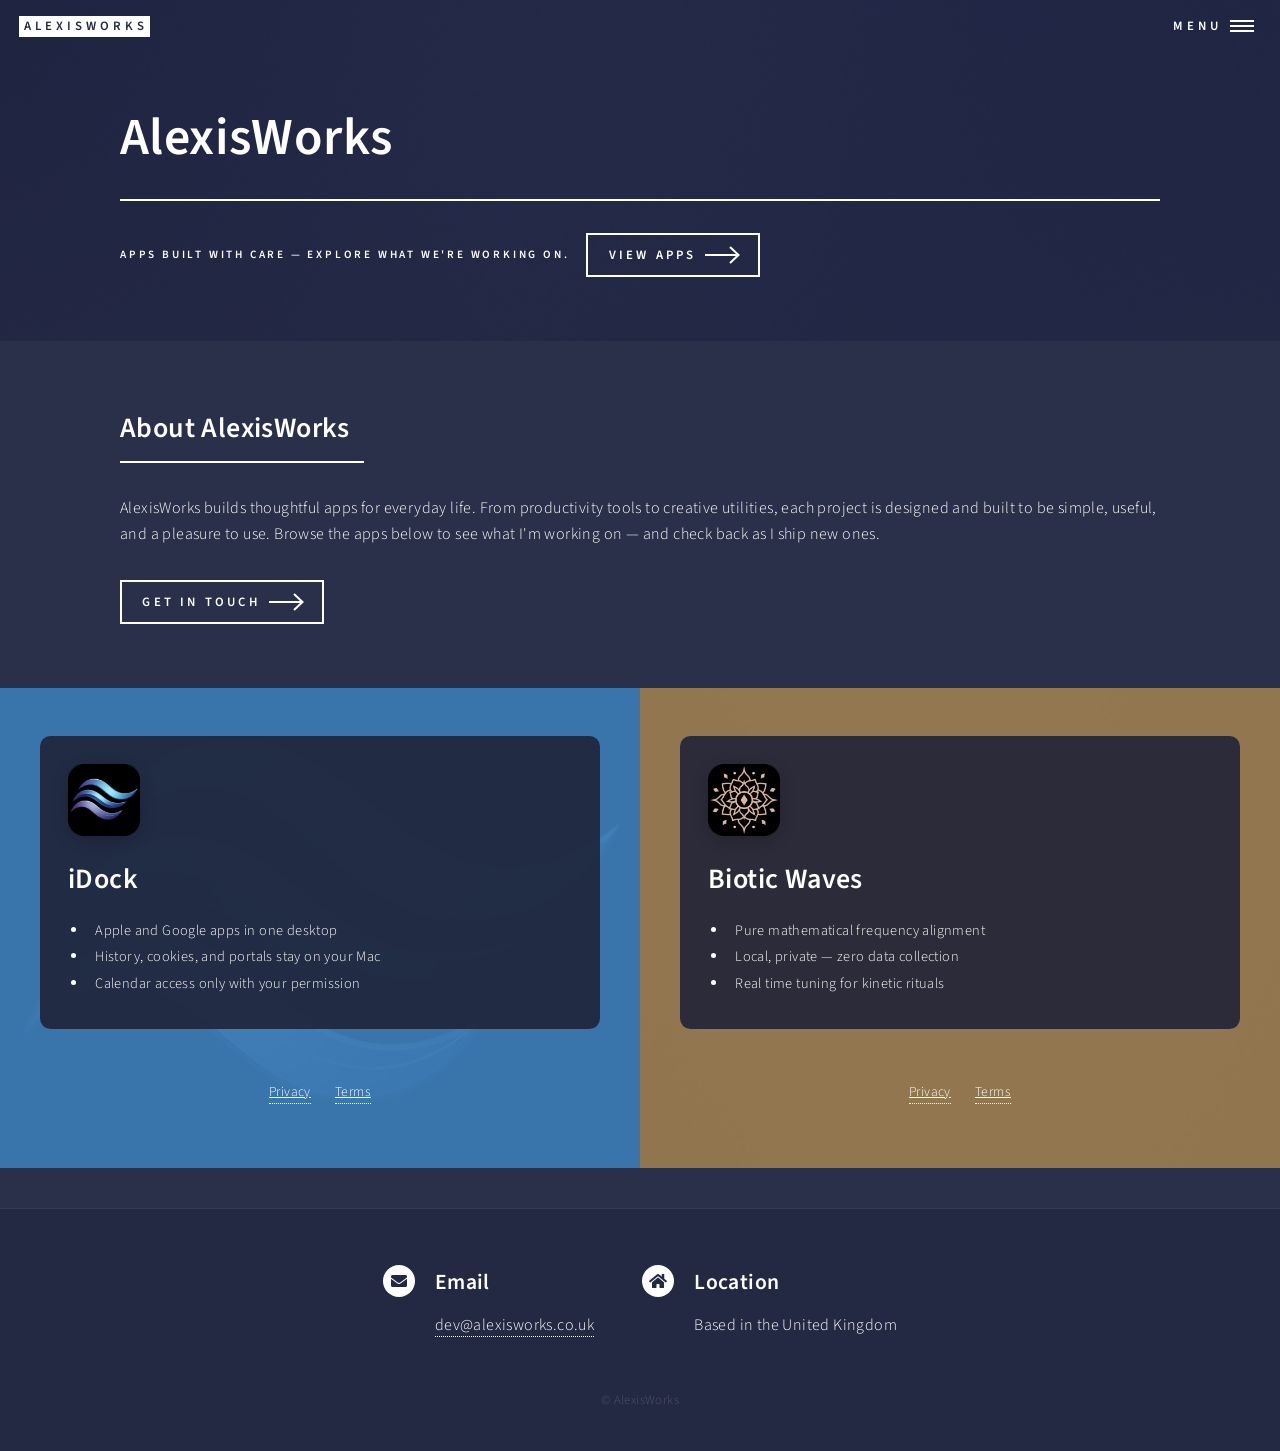
==== commit 6691afea: "Move the about section above the apps and fit the layout to a phone. Co-authored-by: Cursor <cursora" ====
--- a/index.html
+++ b/index.html
@@ -29,8 +29,8 @@
 					<nav id="menu">
 						<ul class="links">
 							<li><a href="index.html">Home</a></li>
+							<li><a href="#two">About</a></li>
 							<li><a href="#one">Apps</a></li>
-							<li><a href="#two">About</a></li>
 							<li><a href="#contact">Contact</a></li>
 						</ul>
 					</nav>
@@ -53,6 +53,19 @@
 				<!-- Main -->
 					<div id="main">
 
+						<!-- About -->
+							<section id="two">
+								<div class="inner">
+									<header class="major">
+										<h2>About AlexisWorks</h2>
+									</header>
+									<p>AlexisWorks builds thoughtful apps for everyday life. From productivity tools to creative utilities, each project is designed and built to be simple, useful, and a pleasure to use. Browse the apps below to see what I'm working on — and check back as I ship new ones.</p>
+									<ul class="actions">
+										<li><a href="#contact" class="button next scrolly">Get in touch</a></li>
+									</ul>
+								</div>
+							</section>
+
 						<!-- One -->
 							<section id="one" class="tiles">
 								<article class="tile-idock">
@@ -149,19 +162,6 @@
 									</header>
 								</article>
 								-->
-							</section>
-
-						<!-- Two -->
-							<section id="two">
-								<div class="inner">
-									<header class="major">
-										<h2>About AlexisWorks</h2>
-									</header>
-									<p>AlexisWorks builds thoughtful apps for everyday life. From productivity tools to creative utilities, each project is designed to be simple, useful, and a pleasure to use. Browse the apps above to see what we're working on — and check back as we ship new ones.</p>
-									<ul class="actions">
-										<li><a href="#contact" class="button next scrolly">Get in touch</a></li>
-									</ul>
-								</div>
 							</section>
 
 					</div>
--- a/assets/css/main.css
+++ b/assets/css/main.css
@@ -2982,7 +2982,9 @@
 
 			.tiles article {
 				padding: 3em 1.5em 3em 1.5em ;
-				min-height: 22em;
+				max-width: none;
+				min-height: 0;
+				width: 100% !important;
 			}
 
 				.tiles article h3 {
@@ -2998,7 +3000,8 @@
 			}
 
 				.tiles article {
-					min-height: 20em;
+					max-width: none;
+					min-height: 0;
 					width: 100% !important;
 				}
 
@@ -3584,9 +3587,9 @@
 				}
 
 		#banner.major {
-			height: 75vh;
-			min-height: 30em;
-			max-height: 50em;
+			height: auto;
+			min-height: 0;
+			max-height: none;
 		}
 
 			#banner.major.alt {
@@ -3684,7 +3687,7 @@
 				}
 
 				#banner.major {
-					padding: 8em 0 4em 0 ;
+					padding: 6em 0 2em 0 ;
 				}
 
 		}
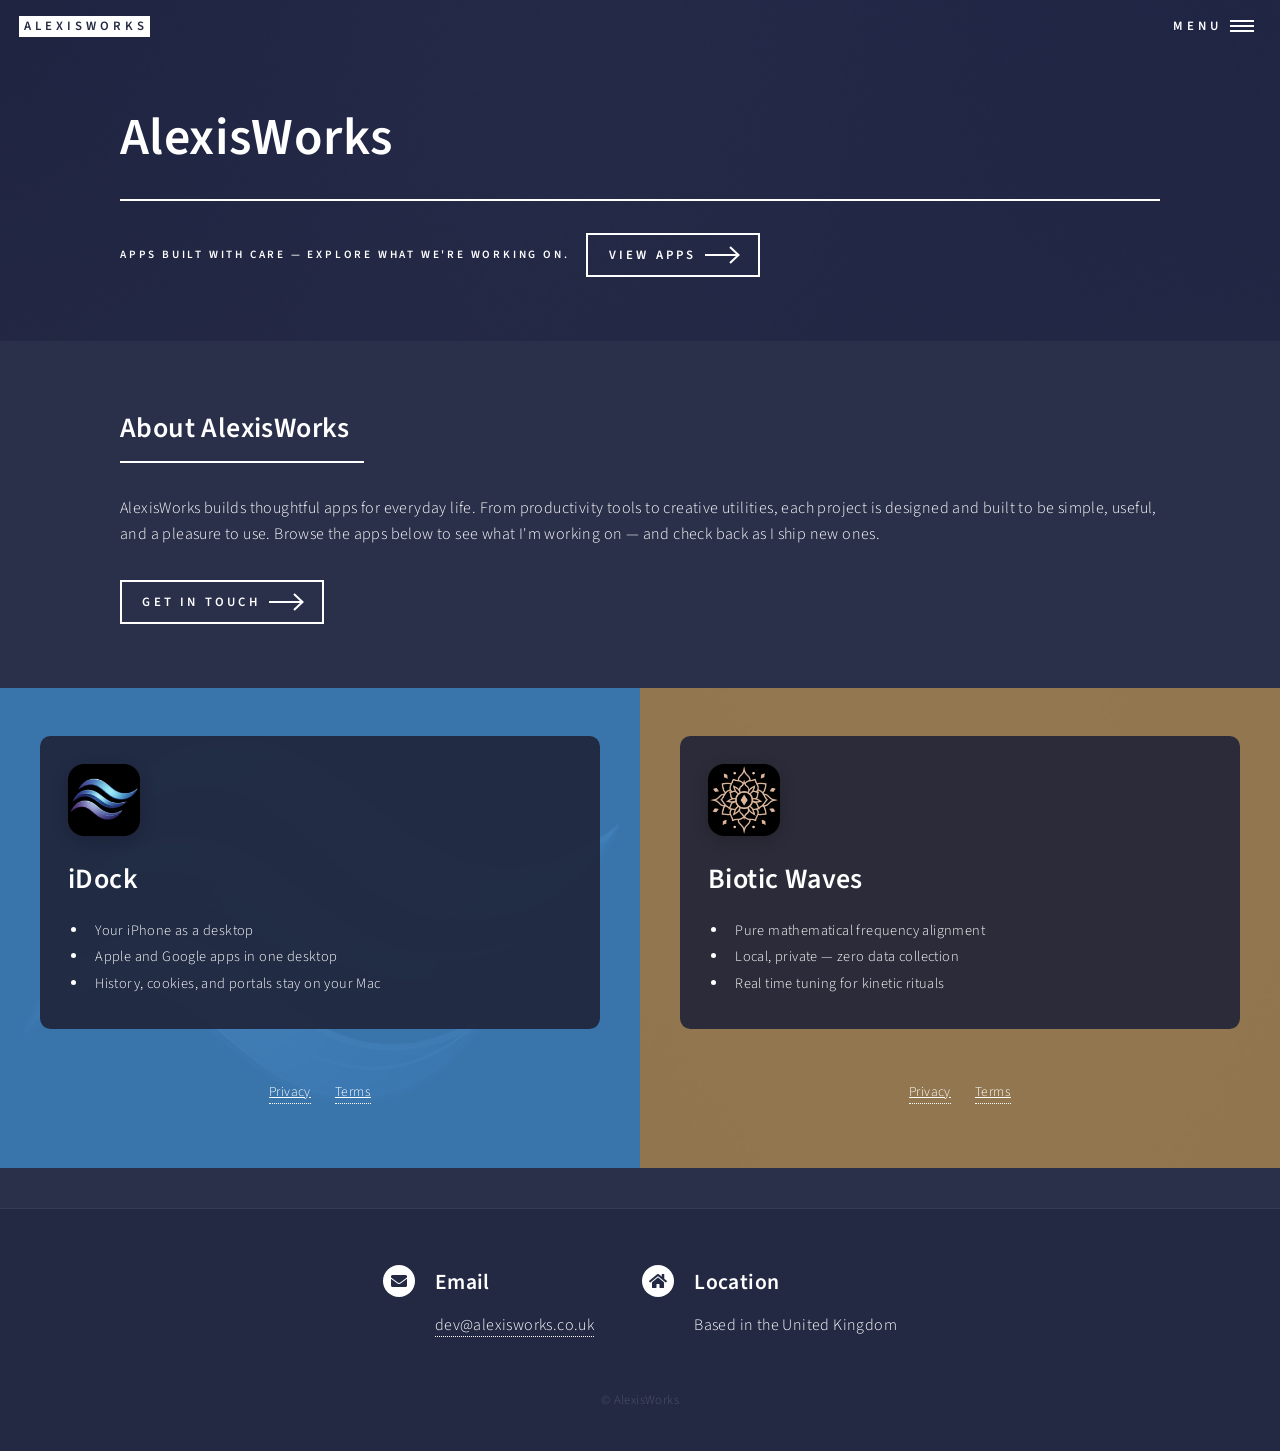
==== commit 0df3f7da: "Lead the iDock tile with using an iPhone as a desktop. Co-authored-by: Cursor <cursoragent@cursor.co" ====
--- a/index.html
+++ b/index.html
@@ -76,9 +76,9 @@
 										<img src="images/idock-icon.png" alt="" class="app-icon" />
 										<h3>iDock</h3>
 										<ul class="app-features">
+											<li>Your iPhone as a desktop</li>
 											<li>Apple and Google apps in one desktop</li>
 											<li>History, cookies, and portals stay on your Mac</li>
-											<li>Calendar access only with your permission</li>
 										</ul>
 									</header>
 									<nav class="tile-legal" aria-label="iDock legal">
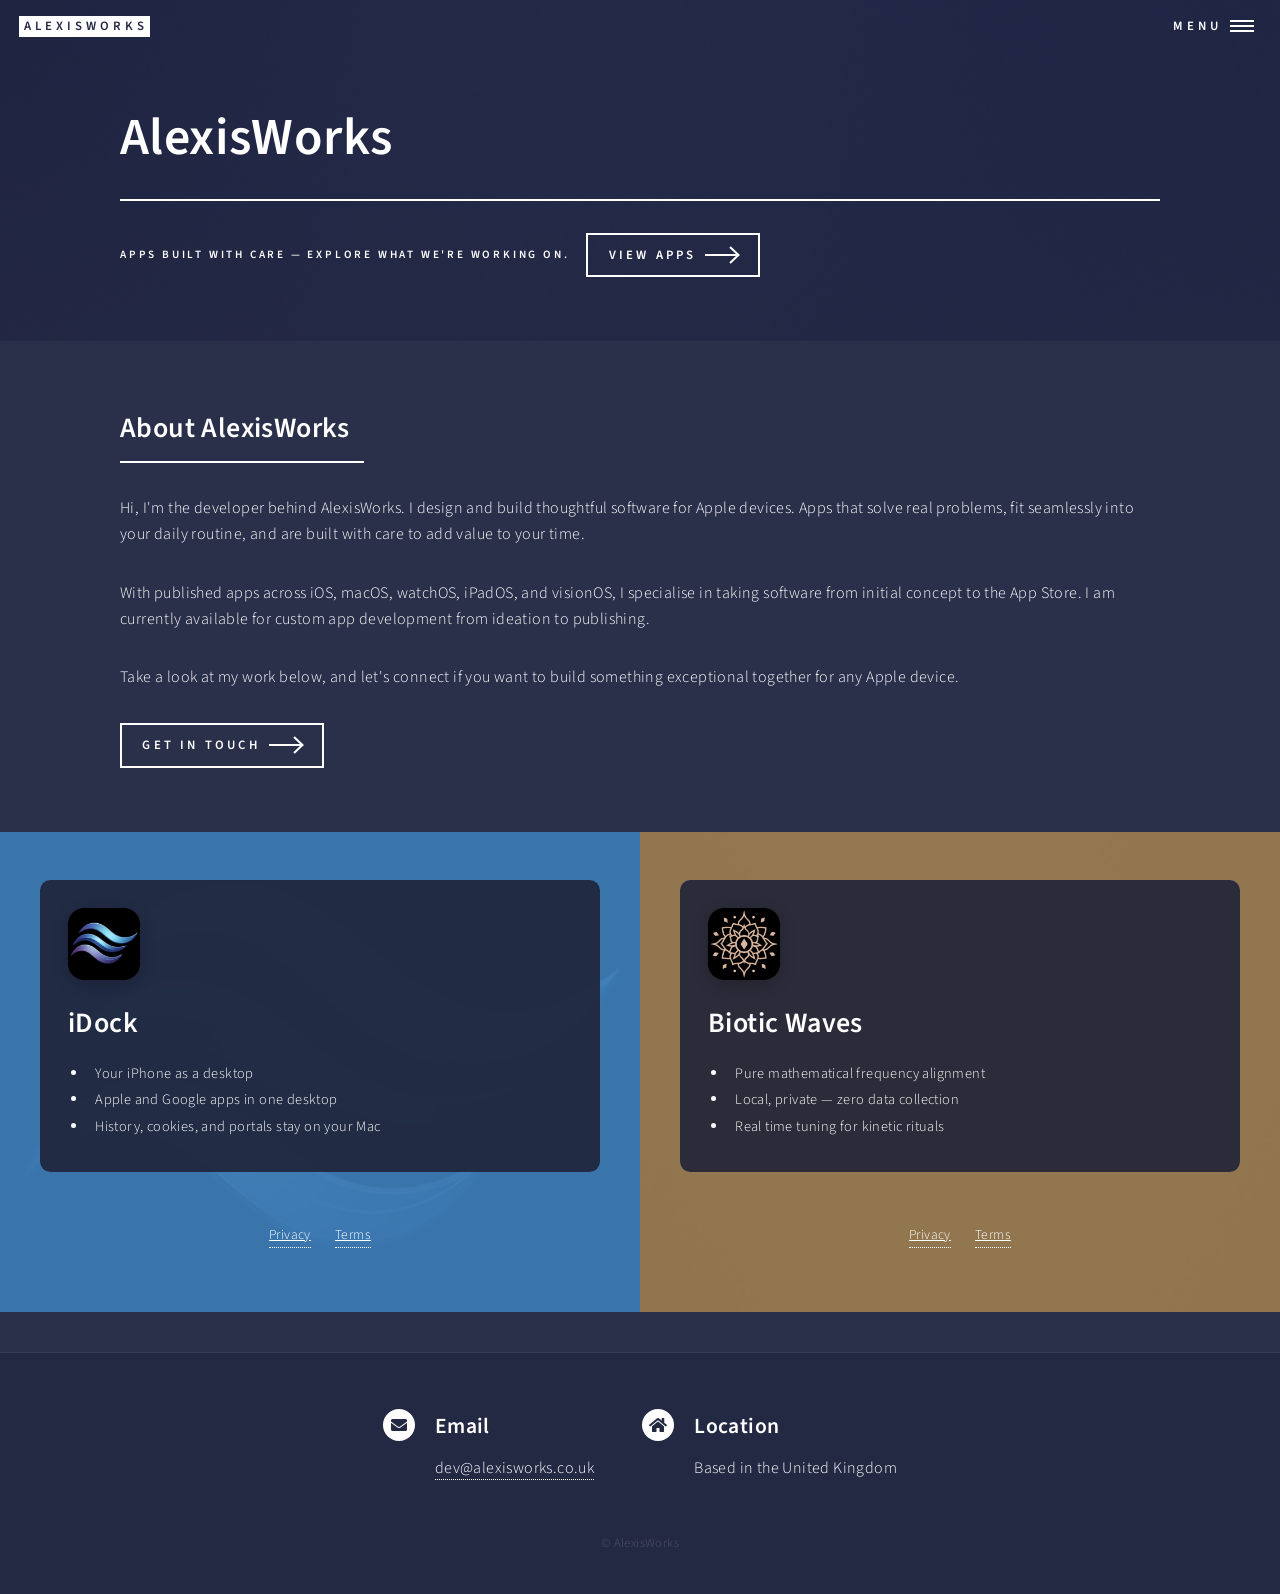
==== commit b2f66ff9: "Rewrite the about section in the developer's own voice. Co-authored-by: Cursor <cursoragent@cursor.c" ====
--- a/index.html
+++ b/index.html
@@ -59,7 +59,9 @@
 									<header class="major">
 										<h2>About AlexisWorks</h2>
 									</header>
-									<p>AlexisWorks builds thoughtful apps for everyday life. From productivity tools to creative utilities, each project is designed and built to be simple, useful, and a pleasure to use. Browse the apps below to see what I'm working on — and check back as I ship new ones.</p>
+									<p>Hi, I'm the developer behind AlexisWorks. I design and build thoughtful software for Apple devices. Apps that solve real problems, fit seamlessly into your daily routine, and are built with care to add value to your time.</p>
+									<p>With published apps across iOS, macOS, watchOS, iPadOS, and visionOS, I specialise in taking software from initial concept to the App Store. I am currently available for custom app development from ideation to publishing.</p>
+									<p>Take a look at my work below, and let's connect if you want to build something exceptional together for any Apple device.</p>
 									<ul class="actions">
 										<li><a href="#contact" class="button next scrolly">Get in touch</a></li>
 									</ul>
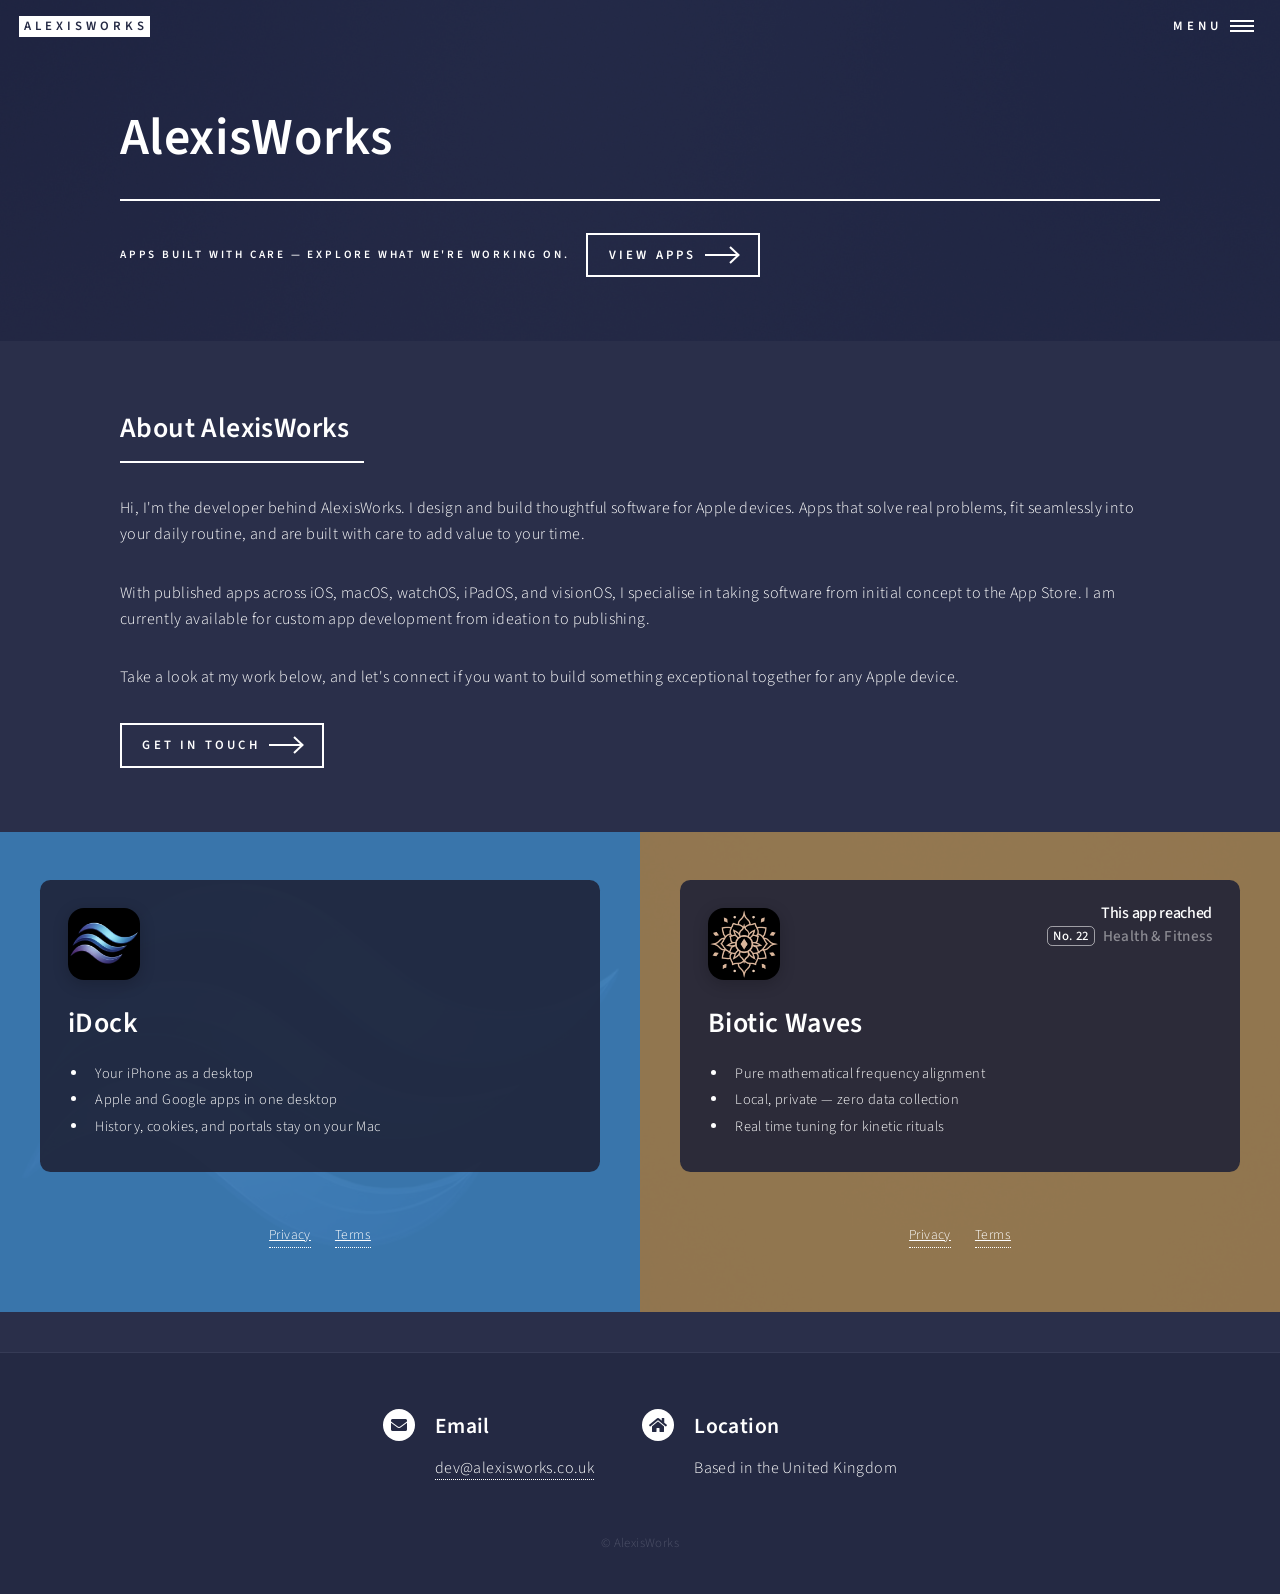
==== commit 34c98894: "Add the Health & Fitness ranking badge to the Biotic Waves card. Co-authored-by: Cursor <cursoragent" ====
--- a/index.html
+++ b/index.html
@@ -93,6 +93,13 @@
 										<img src="images/pic02.jpg" alt="Biotic Waves screenshot" />
 									</span>
 									<header class="major tile-content">
+										<div class="rank-badge">
+											<span class="rank-badge-label">This app reached</span>
+											<span class="rank-badge-meta">
+												<span class="rank-badge-rank">No. 22</span>
+												<span class="rank-badge-category">Health &amp; Fitness</span>
+											</span>
+										</div>
 										<img src="images/biotic-waves-icon.png" alt="" class="app-icon" />
 										<h3>Biotic Waves</h3>
 										<ul class="app-features">
--- a/assets/css/main.css
+++ b/assets/css/main.css
@@ -2818,6 +2818,63 @@
 				width: 4.5em;
 			}
 
+			.tiles article .rank-badge {
+				line-height: 1.15;
+				margin: 0;
+				position: absolute;
+				right: 1.75em;
+				text-align: right;
+				top: 1.5em;
+				width: auto;
+				z-index: 4;
+			}
+
+				.tiles article .rank-badge:after {
+					content: none;
+					display: none;
+				}
+
+				.tiles article .rank-badge .rank-badge-label {
+					color: #ffffff;
+					display: block;
+					font-size: 1rem;
+					font-weight: 500;
+					letter-spacing: -0.02em;
+					text-transform: none;
+				}
+
+				.tiles article .rank-badge .rank-badge-meta {
+					-moz-align-items: center;
+					-webkit-align-items: center;
+					-ms-align-items: center;
+					align-items: center;
+					display: -moz-flex;
+					display: -webkit-flex;
+					display: -ms-flex;
+					display: flex;
+					gap: 0.45em;
+					-moz-justify-content: flex-end;
+					-webkit-justify-content: flex-end;
+					-ms-justify-content: flex-end;
+					justify-content: flex-end;
+					margin-top: 0.28em;
+				}
+
+				.tiles article .rank-badge .rank-badge-rank {
+					border: 1px solid rgba(255, 255, 255, 0.55);
+					border-radius: 0.4em;
+					color: #ffffff;
+					font-size: 0.8em;
+					font-weight: 500;
+					padding: 0.12em 0.45em;
+				}
+
+				.tiles article .rank-badge .rank-badge-category {
+					color: rgba(255, 255, 255, 0.45);
+					font-size: 0.95em;
+					font-weight: 500;
+				}
+
 			.tiles article .app-features {
 				list-style: disc;
 				margin: 0.75em 0 0 0;
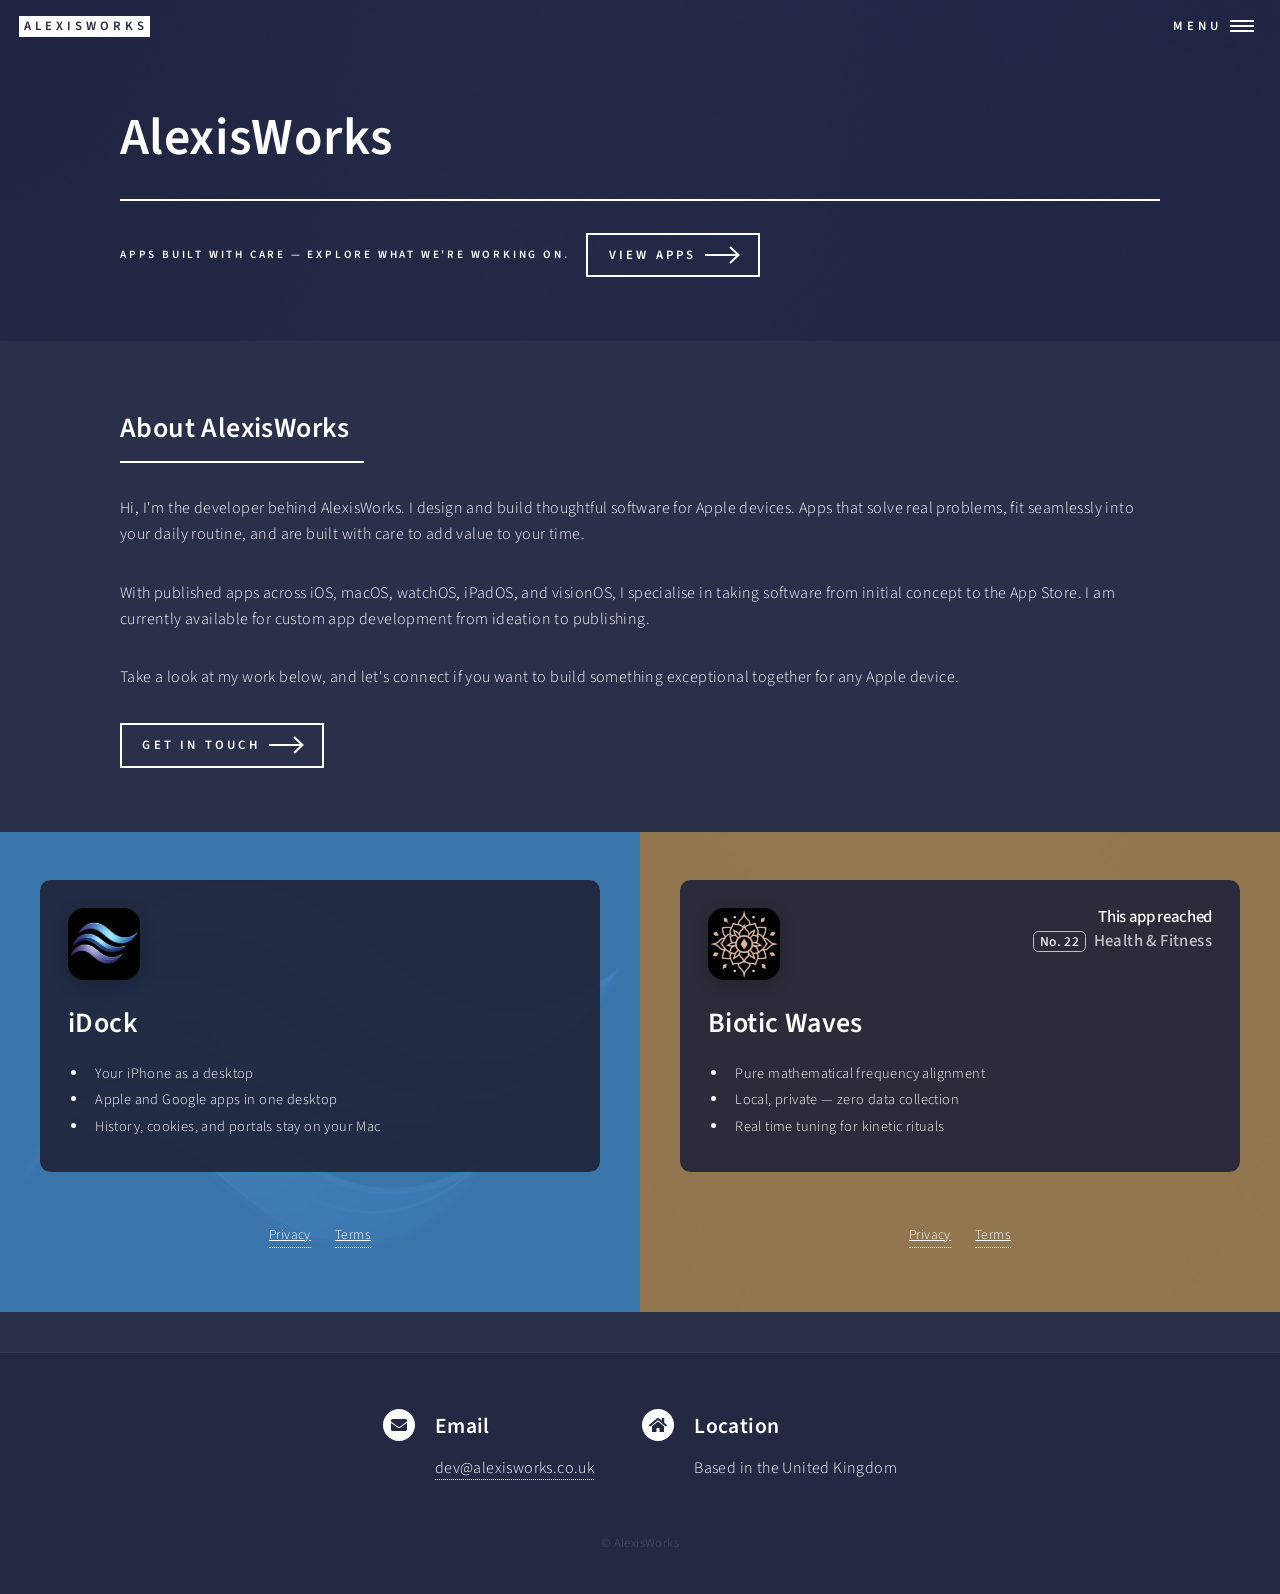
==== commit 6030b8d5: "Keep the Biotic Waves ranking badge inside the card. The heading styles were pushing the absolute ba" ====
--- a/index.html
+++ b/index.html
@@ -93,14 +93,16 @@
 										<img src="images/pic02.jpg" alt="Biotic Waves screenshot" />
 									</span>
 									<header class="major tile-content">
-										<div class="rank-badge">
-											<span class="rank-badge-label">This app reached</span>
-											<span class="rank-badge-meta">
-												<span class="rank-badge-rank">No. 22</span>
-												<span class="rank-badge-category">Health &amp; Fitness</span>
-											</span>
+										<div class="tile-heading">
+											<img src="images/biotic-waves-icon.png" alt="" class="app-icon" />
+											<div class="rank-badge">
+												<span class="rank-badge-label">This app reached</span>
+												<span class="rank-badge-meta">
+													<span class="rank-badge-rank">No. 22</span>
+													<span class="rank-badge-category">Health &amp; Fitness</span>
+												</span>
+											</div>
 										</div>
-										<img src="images/biotic-waves-icon.png" alt="" class="app-icon" />
 										<h3>Biotic Waves</h3>
 										<ul class="app-features">
 											<li>Pure mathematical frequency alignment</li>
--- a/assets/css/main.css
+++ b/assets/css/main.css
@@ -2818,15 +2818,43 @@
 				width: 4.5em;
 			}
 
+			.tiles article .tile-heading {
+				-moz-align-items: flex-start;
+				-webkit-align-items: flex-start;
+				-ms-align-items: flex-start;
+				align-items: flex-start;
+				display: -moz-flex;
+				display: -webkit-flex;
+				display: -ms-flex;
+				display: flex;
+				-moz-justify-content: space-between;
+				-webkit-justify-content: space-between;
+				-ms-justify-content: space-between;
+				justify-content: space-between;
+				gap: 1em;
+				margin-bottom: 1.25em;
+				width: 100%;
+			}
+
+				.tiles article .tile-heading:after {
+					content: none;
+					display: none;
+				}
+
+				.tiles article .tile-heading .app-icon {
+					margin: 0;
+				}
+
 			.tiles article .rank-badge {
+				-moz-flex: 0 0 auto;
+				-webkit-flex: 0 0 auto;
+				-ms-flex: 0 0 auto;
+				flex: 0 0 auto;
 				line-height: 1.15;
-				margin: 0;
-				position: absolute;
-				right: 1.75em;
+				margin: 0 0 0 auto;
+				position: static;
 				text-align: right;
-				top: 1.5em;
 				width: auto;
-				z-index: 4;
 			}
 
 				.tiles article .rank-badge:after {
@@ -2837,7 +2865,7 @@
 				.tiles article .rank-badge .rank-badge-label {
 					color: #ffffff;
 					display: block;
-					font-size: 1rem;
+					font-size: 1.05rem;
 					font-weight: 500;
 					letter-spacing: -0.02em;
 					text-transform: none;
@@ -2861,17 +2889,17 @@
 				}
 
 				.tiles article .rank-badge .rank-badge-rank {
-					border: 1px solid rgba(255, 255, 255, 0.55);
+					border: 1px solid rgba(255, 255, 255, 0.7);
 					border-radius: 0.4em;
 					color: #ffffff;
-					font-size: 0.8em;
+					font-size: 0.85rem;
 					font-weight: 500;
 					padding: 0.12em 0.45em;
 				}
 
 				.tiles article .rank-badge .rank-badge-category {
-					color: rgba(255, 255, 255, 0.45);
-					font-size: 0.95em;
+					color: rgba(255, 255, 255, 0.72);
+					font-size: 1.05rem;
 					font-weight: 500;
 				}
 
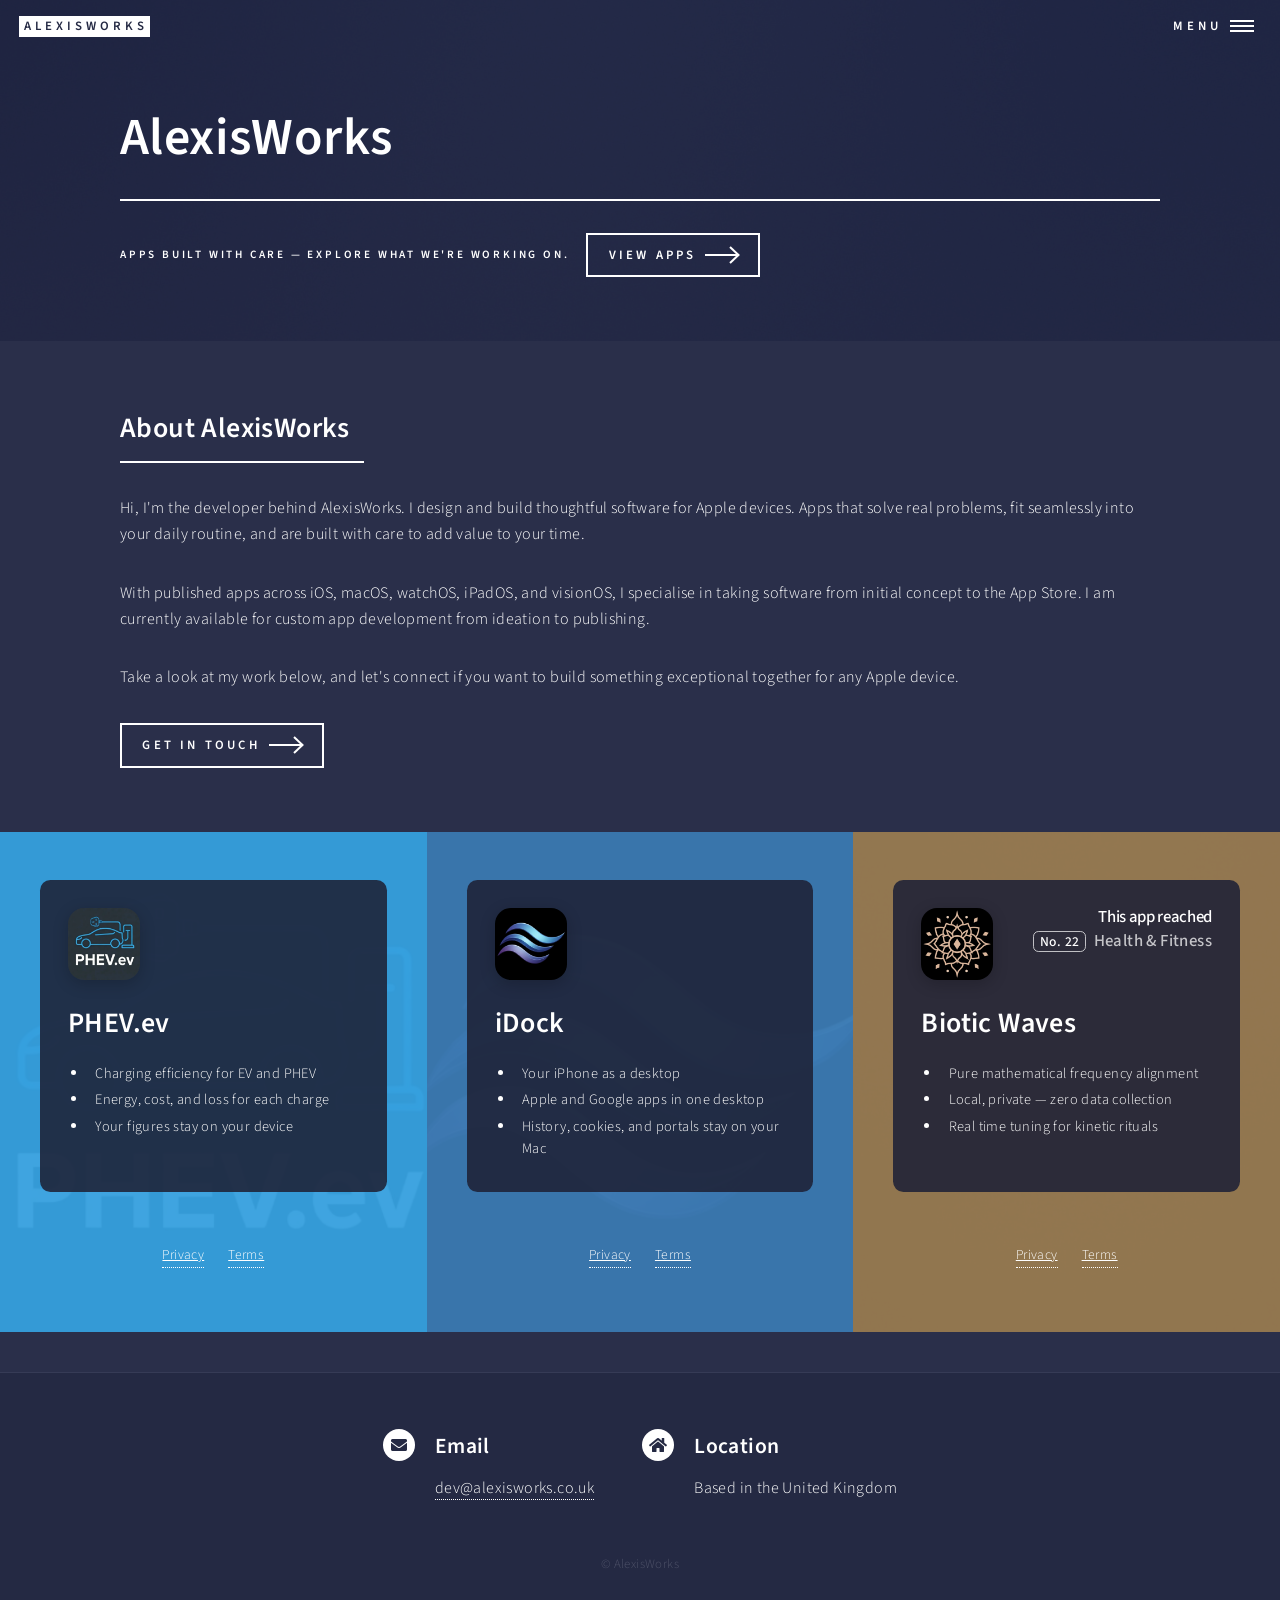
==== commit 1cea0a17: "Publish PHEV.ev beside the other live apps. The charging calculator needs a homepage tile and its ow" ====
--- a/index.html
+++ b/index.html
@@ -70,6 +70,24 @@
 
 						<!-- One -->
 							<section id="one" class="tiles">
+								<article class="tile-phev-ev">
+									<span class="image">
+										<img src="images/phev-ev-screenshot.png" alt="PHEV.ev screenshot" />
+									</span>
+									<header class="major tile-content">
+										<img src="images/phev-ev-icon.png" alt="" class="app-icon" />
+										<h3>PHEV.ev</h3>
+										<ul class="app-features">
+											<li>Charging efficiency for EV and PHEV</li>
+											<li>Energy, cost, and loss for each charge</li>
+											<li>Your figures stay on your device</li>
+										</ul>
+									</header>
+									<nav class="tile-legal" aria-label="PHEV.ev legal">
+										<a href="apps/phev-ev/privacy.html">Privacy</a>
+										<a href="apps/phev-ev/terms.html">Terms</a>
+									</nav>
+								</article>
 								<article class="tile-idock">
 									<span class="image">
 										<img src="images/idock-screenshot.png" alt="iDock screenshot" />
--- a/assets/css/main.css
+++ b/assets/css/main.css
@@ -3046,6 +3046,10 @@
 				background-color: #3d7eb8;
 			}
 
+			.tiles article.tile-phev-ev:before {
+				background-color: #36a3e3;
+			}
+
 		@media screen and (max-width: 1280px) {
 
 			.tiles article {
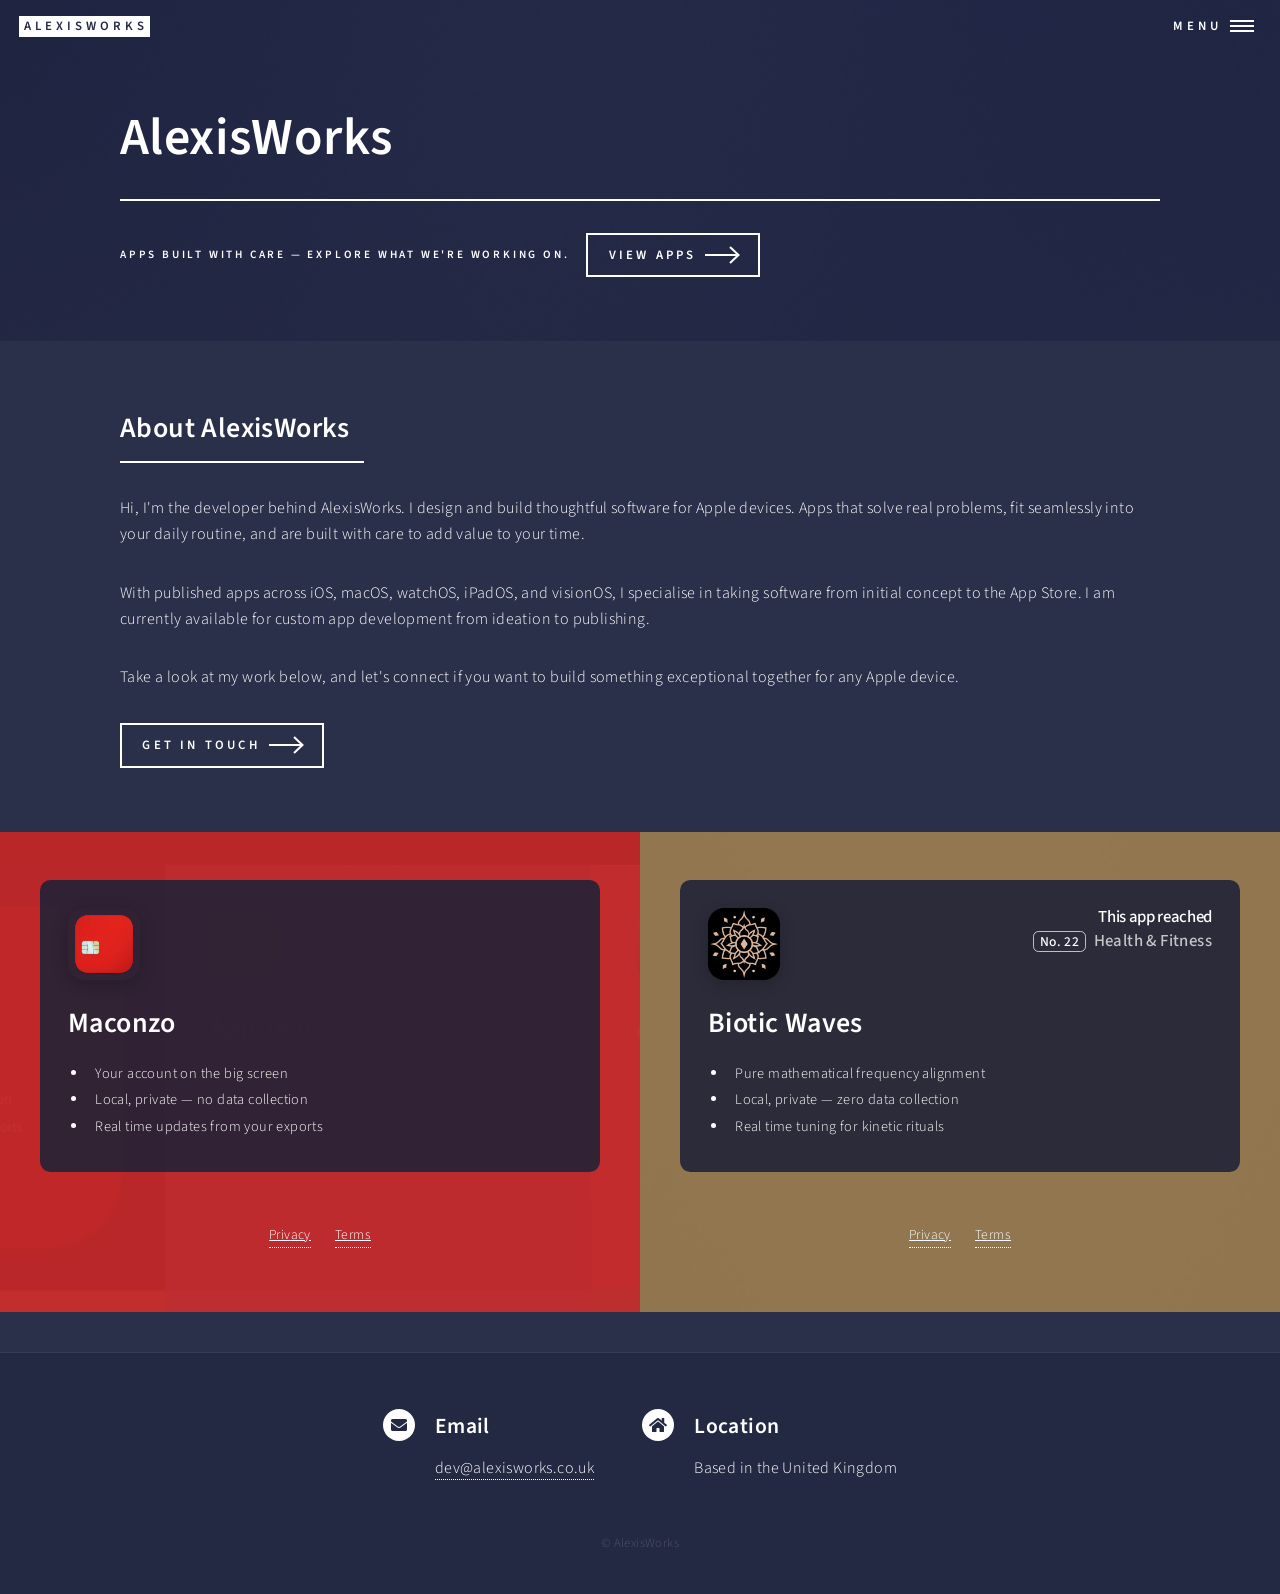
==== commit 452dc3d0: "Take PHEV.ev and iDock off the homepage and restore Maconzo. Review pulled those two apps, so the li" ====
--- a/index.html
+++ b/index.html
@@ -70,40 +70,22 @@
 
 						<!-- One -->
 							<section id="one" class="tiles">
-								<article class="tile-phev-ev">
-									<span class="image">
-										<img src="images/phev-ev-screenshot.png" alt="PHEV.ev screenshot" />
-									</span>
-									<header class="major tile-content">
-										<img src="images/phev-ev-icon.png" alt="" class="app-icon" />
-										<h3>PHEV.ev</h3>
-										<ul class="app-features">
-											<li>Charging efficiency for EV and PHEV</li>
-											<li>Energy, cost, and loss for each charge</li>
-											<li>Your figures stay on your device</li>
-										</ul>
-									</header>
-									<nav class="tile-legal" aria-label="PHEV.ev legal">
-										<a href="apps/phev-ev/privacy.html">Privacy</a>
-										<a href="apps/phev-ev/terms.html">Terms</a>
-									</nav>
-								</article>
-								<article class="tile-idock">
-									<span class="image">
-										<img src="images/idock-screenshot.png" alt="iDock screenshot" />
-									</span>
-									<header class="major tile-content">
-										<img src="images/idock-icon.png" alt="" class="app-icon" />
-										<h3>iDock</h3>
-										<ul class="app-features">
-											<li>Your iPhone as a desktop</li>
-											<li>Apple and Google apps in one desktop</li>
-											<li>History, cookies, and portals stay on your Mac</li>
-										</ul>
-									</header>
-									<nav class="tile-legal" aria-label="iDock legal">
-										<a href="apps/idock/privacy.html">Privacy</a>
-										<a href="apps/idock/terms.html">Terms</a>
+								<article class="tile-maconzo">
+									<span class="image">
+										<img src="images/maconzo-screenshot.png" alt="Maconzo screenshot" />
+									</span>
+									<header class="major tile-content">
+										<img src="images/maconzo-icon.png" alt="" class="app-icon" />
+										<h3>Maconzo</h3>
+										<ul class="app-features">
+											<li>Your account on the big screen</li>
+											<li>Local, private — no data collection</li>
+											<li>Real time updates from your exports</li>
+										</ul>
+									</header>
+									<nav class="tile-legal" aria-label="Maconzo legal">
+										<a href="apps/maconzo/privacy.html">Privacy</a>
+										<a href="apps/maconzo/terms.html">Terms</a>
 									</nav>
 								</article>
 								<article class="tile-biotic-waves">
